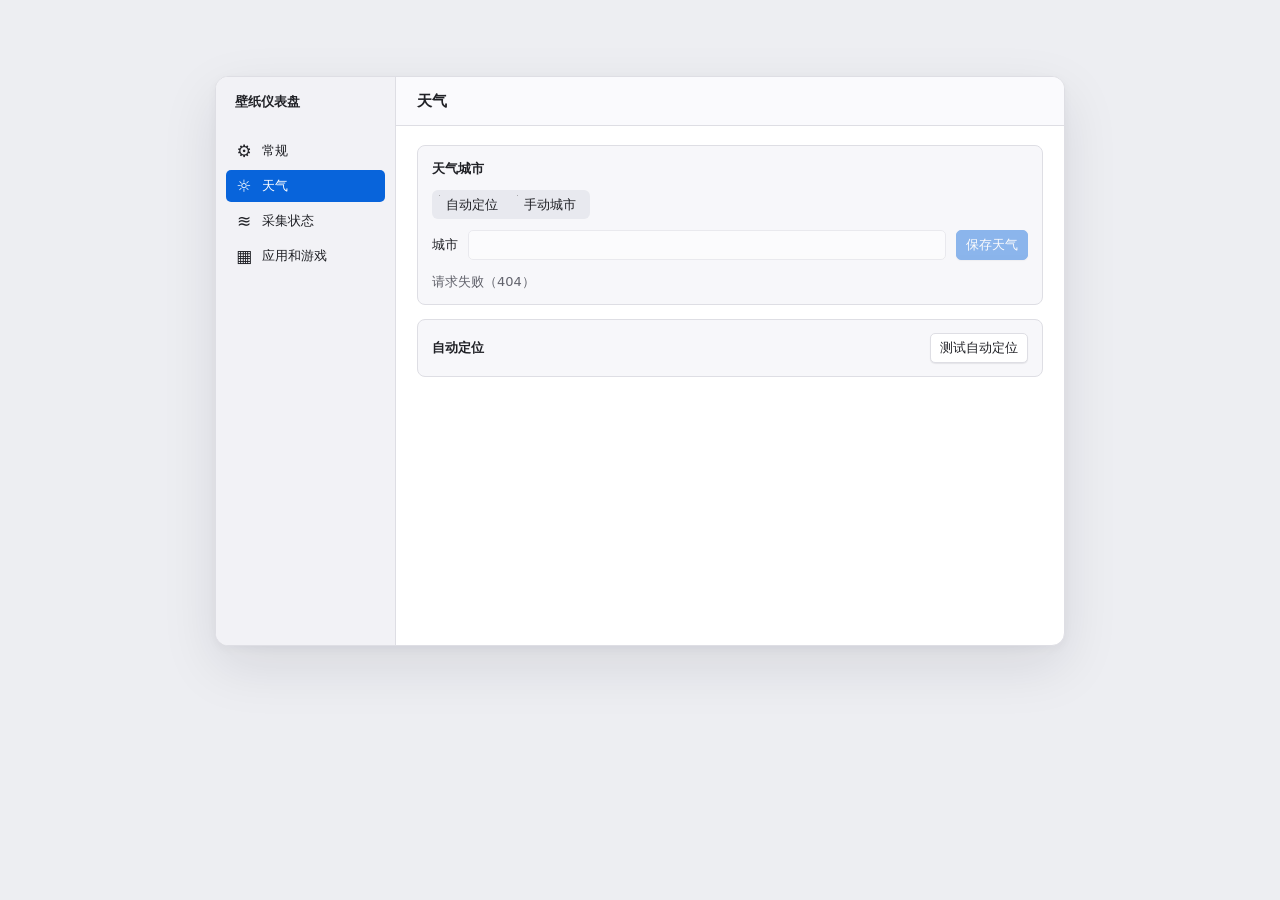
==== ui/shortcut-settings.html @ f82566e7 "refactor(dashboard): flatten project layout and isolate weather updates Build from the repository ro" ====
<!doctype html>
<html lang="zh-CN">
<meta charset="utf-8">
<meta name="viewport" content="width=device-width,initial-scale=1">
<title>壁纸仪表盘设置</title>
<script>if (window.wallpaperDashboardDesktop) document.documentElement.classList.add("desktop-window");</script>
<style>
:root {
  color-scheme: light dark;
  font: 13px/1.5 Inter, system-ui, "Microsoft YaHei UI", sans-serif;
  color: #202126;
  background: #edeef2;
  --muted: #62636c;
  --line: #dedee4;
  --accent: #0864db;
  --accent-hover: #0956bd;
  --surface: #fff;
  --sidebar: #f2f2f6;
  --toolbar: #fafafd;
  --group: #f7f7fa;
  --hover: #e8e9ef;
  --good-text: #226443;
  --good-bg: #e5f3eb;
}
* { box-sizing: border-box; }
[hidden] { display: none !important; }
body { margin: 0; padding: clamp(18px, 6vw, 76px) 20px; }
.shell { display: grid; grid-template-columns: 180px minmax(0, 1fr); width: min(100%, 850px); min-height: min(570px, calc(100vh - 40px)); margin: auto; border: 1px solid var(--line); border-radius: 13px; overflow: hidden; background: var(--surface); box-shadow: 0 20px 55px #1617281a, 0 3px 10px #1617280a; }
.sidebar { background: var(--sidebar); border-right: 1px solid var(--line); padding: 0 10px 16px; }
.brand { display: flex; align-items: center; min-height: 49px; margin: 0 9px 9px; color: inherit; font-weight: 650; }
nav { display: grid; gap: 3px; }
nav a { display: flex; align-items: center; gap: 9px; min-height: 32px; color: inherit; padding: 5px 9px; border-radius: 5px; text-decoration: none; }
nav a:hover { background: var(--hover); }
nav a[aria-current="page"] { color: #fff; background: var(--accent); }
.nav-icon { display: inline-grid; width: 18px; text-align: center; font-size: 17px; line-height: 1; }
main { min-width: 0; }
h1, h2, p { margin: 0; }
h1 { font-size: 15px; font-weight: 650; }
h2 { font-size: 13px; font-weight: 650; }
p, .count { color: var(--muted); }
.page-heading { display: flex; align-items: center; min-height: 49px; padding: 7px 21px; border-bottom: 1px solid var(--line); background: var(--toolbar); }
.panel-body { padding: 19px 21px 24px; }
.section-heading, .toolbar, .actions { display: flex; align-items: center; flex-wrap: wrap; gap: 10px; }
.section-heading { justify-content: space-between; }
.card { background: var(--group); border: 1px solid var(--line); border-radius: 8px; padding: 13px 14px; }
.card + .card { margin-top: 14px; }
.toolbar > input { flex: 1; min-width: 0; }
button, select, input:not([type="radio"]) { min-height: 29px; font: inherit; color: inherit; border: 1px solid var(--line); background: var(--surface); padding: 4px 9px; border-radius: 5px; }
button { cursor: pointer; box-shadow: 0 1px 1px #15162114; }
button:disabled { opacity: .45; cursor: default; }
button:hover:not(:disabled) { background: var(--hover); }
button.primary { background: var(--accent); border-color: var(--accent); color: #fff; }
button.primary:hover:not(:disabled) { background: var(--accent-hover); }
:focus-visible { outline: 2px solid var(--accent); outline-offset: 3px; }
fieldset { display: inline-flex; gap: 2px; position: relative; border: 0; border-radius: 6px; background: var(--hover); margin: 11px 0; padding: 2px; }
fieldset label { position: relative; display: block; cursor: pointer; }
fieldset label span { display: block; padding: 3px 12px; border-radius: 5px; }
fieldset label:has(:checked) span { background: var(--surface); box-shadow: 0 1px 3px #16172828; }
input[type="radio"] { position: absolute; width: 1px; height: 1px; opacity: 0; }
input[type="radio"]:focus-visible + span { outline: 2px solid var(--accent); outline-offset: 1px; }
input:disabled { opacity: .54; }
#weather-result, #weather-status { margin-top: 12px; }
#weather-result { padding-top: 9px; border-top: 1px solid var(--line); overflow-wrap: anywhere; }
#collection-status { color: var(--muted); }
#sources { padding: 0 16px; }
.backend + .backend { border-top: 1px solid var(--line); }
.backend summary { cursor: pointer; padding: 9px 0; }
.backend summary::marker { color: var(--muted); }
.backend p { margin: 0 0 8px; overflow-wrap: anywhere; }
.badge { display: inline-block; margin-left: 8px; font-size: 11px; padding: 1px 7px; color: var(--muted); border-radius: 20px; background: var(--hover); }
.badge[data-state=available] { color: var(--good-text); background: var(--good-bg); }
.readings { display: grid; grid-template-columns: minmax(0, 1fr) auto; gap: 4px 16px; margin: 5px 0 14px; }
.readings dt { color: var(--muted); overflow-wrap: anywhere; }
.readings dd { margin: 0; text-align: right; font-variant-numeric: tabular-nums; }
.rows { margin-top: 14px; display: grid; grid-template-columns: repeat(2, minmax(0, 1fr)); gap: 14px; }
.rows .card { margin: 0; }
.rows p, #status { margin-top: 10px; }
.overview { display: grid; grid-template-columns: repeat(2,minmax(0,1fr)); gap: 10px; }
.metric-card { min-width: 0; margin: 0 !important; }
.metric-value { display: block; margin: 4px 0; font-size: 23px; line-height: 1.25; font-weight: 650; font-variant-numeric: tabular-nums; }
.metric-value:empty { display: none; }
.metric-label { color: var(--muted); overflow-wrap: anywhere; }
.metric-list { margin: 7px 0 0; }
.metric-list dd { white-space: nowrap; }
.diagnostics { margin-top: 12px; }
.diagnostics > summary { cursor: pointer; padding: 9px 0; font-weight: 650; }
.shortcut-lanes { margin-top: 0; }
.shortcut-lanes ol { margin-top: 9px; }
.shortcut-lanes ol { padding: 0; list-style: none; }
.shortcut-entry { display: grid; grid-template-columns: 32px minmax(0, 1fr) auto; align-items: center; gap: 8px; min-height: 48px; }
.shortcut-entry img { width: 32px; height: 32px; margin: 0; object-fit: contain; }
.shortcut-entry > span { overflow-wrap: anywhere; }
.shortcut-mark { display: grid; place-items: center; width: 32px; height: 32px; border-radius: 7px; color: var(--muted); background: var(--hover); }
.entry-menu { position: relative; }
.entry-menu summary { list-style: none; cursor: pointer; border-radius: 5px; padding: 3px 8px; font-size: 16px; line-height: 1.3; }
.entry-menu summary:hover, .entry-menu[open] summary { background: var(--hover); }
.entry-menu .actions { position: absolute; right: 0; top: 100%; display: grid; gap: 1px; min-width: 128px; max-height: 140px; overflow: auto; z-index: 2; padding: 4px; border: 1px solid var(--line); border-radius: 7px; background: var(--surface); box-shadow: 0 5px 18px #0003; }
.entry-menu .actions button { padding: 4px 8px; border: 0; text-align: left; box-shadow: none; }
.shortcut-lanes ol:empty { display: none; }
.lane-empty { display: grid; place-content: center; min-height: 84px; text-align: center; }
.lane-empty p { margin: 0; }
dialog { width: min(520px, calc(100% - 28px)); max-height: calc(100% - 26px); padding: 0; color: inherit; background: var(--surface); border: 1px solid var(--line); border-radius: 11px; box-shadow: 0 15px 45px #0005; }
dialog::backdrop { background: #0006; }
.picker-results { max-height: min(260px,35vh); overflow: auto; margin-top: 10px; border-top: 1px solid var(--line); }
.picker-item { display: grid; grid-template-columns: minmax(0,1fr) auto auto; align-items: center; gap: 10px; padding: 7px 0; border-bottom: 1px solid var(--line); }
.picker-item span:first-child { overflow-wrap: anywhere; }
.picker-item small { color: var(--muted); }
ol { padding-left: 1.3rem; margin: 0; }
li { padding: 9px 0; border-top: 1px solid var(--line); }
li img { width: 30px; height: 30px; vertical-align: middle; margin-right: 6px; border-radius: 7px; }
li .actions { margin-top: 6px; }
li button { min-height: 30px; padding: 3px 7px; font-size: 12px; }
.count { font-size: 12px; font-weight: 400; }
@media (max-width: 700px) {
  body { padding: 0; background: var(--surface); }
  .shell { grid-template-columns: 1fr; }
  .shell { border: 0; border-radius: 0; box-shadow: none; min-height: 100vh; align-content: start; }
  .sidebar { padding: 0 14px 9px; border-right: 0; border-bottom: 1px solid var(--line); }
  .brand { min-height: 39px; margin: 0 0 3px; }
  nav { display: flex; flex-wrap: wrap; }
  .page-heading, .panel-body { padding-inline: 14px; }
  .rows { grid-template-columns: 1fr; }
}
@media (max-width: 475px) { .overview { grid-template-columns: 1fr; } }
@media (prefers-color-scheme: dark) {
  :root { color: #ececf0; background: #222329; --muted: #b5b5bf; --line: #44454d; --surface: #292a30; --sidebar: #33343b; --toolbar: #303137; --group: #303137; --hover: #41424a; --good-text: #b3e6cb; --good-bg: #2d4e40; }
}
.desktop-window body { padding: 0; background: var(--surface); }
.desktop-window .shell { width: 100%; height: 100vh; min-height: 0; border: 0; border-radius: 0; box-shadow: none; }
.desktop-window main { overflow: auto; }
.desktop-window .page-heading { position: sticky; top: 0; z-index: 1; }
@media (max-width: 700px) {
  .desktop-window .shell { grid-template-rows: auto minmax(0, 1fr); align-content: stretch; }
}
</style>
<div class="shell">
<aside class="sidebar"><p class="brand">壁纸仪表盘</p><nav aria-label="设置导航"><a href="#general"><span class="nav-icon" aria-hidden="true">⚙</span>常规</a><a href="#weather"><span class="nav-icon" aria-hidden="true">☼</span>天气</a><a href="#collection"><span class="nav-icon" aria-hidden="true">≋</span>采集状态</a><a href="#shortcuts"><span class="nav-icon" aria-hidden="true">▦</span>应用和游戏</a></nav></aside>
<main>
<section id="general">
  <header class="page-heading"><h1>常规</h1></header>
  <div class="panel-body"><div class="card">
    <label><input id="startup-enabled" type="checkbox" disabled> 登录 Windows 时启动采集器</label>
    <p id="startup-status" role="status">正在读取自启设置…</p>
  </div></div>
</section>
<section id="weather">
  <header class="page-heading"><h1>天气</h1></header>
  <div class="panel-body">
  <form class="card" id="weather-form">
    <h2>天气城市</h2>
    <fieldset id="weather-mode" aria-label="天气城市来源" disabled>
      <label><input type="radio" name="mode" value="auto" id="weather-auto"><span>自动定位</span></label>
      <label><input type="radio" name="mode" value="manual" id="weather-manual"><span>手动城市</span></label>
    </fieldset>
    <div class="toolbar"><label for="city">城市</label><input id="city" maxlength="100" required disabled><button class="primary" id="save-weather" disabled>保存天气</button></div>
    <p id="weather-status" role="status">正在读取天气设置…</p>
  </form>
  <div class="card">
    <div class="section-heading"><h2>自动定位</h2><button id="test-location" type="button">测试自动定位</button></div>
    <p id="weather-result" role="status" hidden></p>
  </div>
  </div>
</section>
<section id="collection">
  <header class="page-heading section-heading"><h1>采集状态</h1><span id="collection-status" role="status">正在读取…</span></header>
  <div class="panel-body">
    <div class="overview" id="overview" aria-label="实时读数"></div>
    <details class="diagnostics" id="diagnostics"><summary>采集来源与诊断</summary><div class="card" id="sources"></div></details>
  </div>
</section>
<section id="shortcuts">
  <header class="page-heading section-heading"><h1>应用和游戏</h1><button class="primary" id="save" disabled>保存布局</button></header>
  <div class="panel-body">
  <div class="rows shortcut-lanes">
    <section class="card"><div class="section-heading"><h2>应用栏 <span class="count" id="apps-count"></span></h2><button id="choose-apps" disabled>固定应用</button></div><ol id="apps"></ol><div class="lane-empty" id="apps-empty"><p>没有固定应用</p></div><h2 style="margin-top:10px">最近启动</h2><p id="recent-app-list">暂无记录</p></section>
    <section class="card"><div class="section-heading"><h2>游戏栏 <span class="count" id="games-count"></span></h2><button id="choose-games" disabled>固定游戏</button></div><ol id="games"></ol><div class="lane-empty" id="games-empty"><p>没有固定游戏</p></div><p>空位显示最近玩的 Steam 游戏</p></section>
  </div>
  <p id="status" role="status">正在读取快捷方式…</p>
  <input id="icon" type="file" accept="image/*" hidden>
  <dialog id="shortcut-picker" aria-labelledby="picker-title">
    <header class="page-heading section-heading"><h2 id="picker-title"></h2><form method="dialog"><button>关闭</button></form></header>
    <div class="panel-body">
      <div class="toolbar"><input id="search" type="search" placeholder="搜索名称" aria-label="搜索快捷方式" autofocus>
      <select id="source" aria-label="快捷方式来源"><option value="">全部来源</option><option>Windows</option><option>Steam</option></select></div>
      <div class="picker-results" id="candidates"></div><p id="picker-empty" hidden>没有匹配的快捷方式</p>
    </div>
  </dialog>
  </div>
</section>
</main>
</div>
<script>
"use strict";
const $ = id => document.getElementById(id);
const panels = ["general", "weather", "collection", "shortcuts"];
function showPanel() {
  const target = location.hash.slice(1);
  const selected = panels.includes(target) ? target : location.pathname === "/shortcuts" ? "shortcuts" : "weather";
  for (const panel of panels) {
    $(panel).hidden = panel !== selected;
    const link = document.querySelector(`nav a[href="#${panel}"]`);
    if (panel === selected) link.setAttribute("aria-current", "page");
    else link.removeAttribute("aria-current");
  }
}
window.addEventListener("hashchange", showPanel);
showPanel();
async function jsonRequest(path, options) {
  const response = await fetch(path, {cache:"no-store", ...options});
  const body = await response.json().catch(() => null);
  if (!response.ok || !body) throw new Error(body?.error || `请求失败（${response.status}）`);
  return body;
}

const showStartup = enabled => {
  $("startup-enabled").checked = enabled;
  $("startup-status").textContent = enabled ? "已启用，下一次登录时从托盘启动。" : "当前未启用。";
};
jsonRequest("/settings/startup").then(({enabled}) => {
  showStartup(enabled);
  $("startup-enabled").disabled = false;
}).catch(error => { $("startup-status").textContent = error.message; });
$("startup-enabled").onchange = async event => {
  const control = event.currentTarget;
  const enabled = control.checked;
  control.disabled = true;
  try {
    const result = await jsonRequest("/settings/startup", {method:"POST", headers:{"Content-Type":"application/json"}, body:JSON.stringify({enabled})});
    showStartup(result.enabled);
  } catch (error) {
    control.checked = !enabled;
    $("startup-status").textContent = error.message;
  } finally { control.disabled = false; }
};

const showWeather = data => {
  $("city").value = data.city;
  $("weather-auto").checked = !data.city;
  $("weather-manual").checked = !!data.city;
  $("city").disabled = !data.city;
  $("weather-status").textContent = data.city ? `壁纸正在使用 ${data.city}` : "壁纸正在使用自动定位";
};
$("weather-mode").onchange = () => { $("city").disabled = $("weather-auto").checked; };
$("weather-form").onsubmit = async event => {
  event.preventDefault();
  $("save-weather").disabled = true;
  try {
    const city = $("weather-auto").checked ? "" : $("city").value.trim();
    if ($("weather-manual").checked && !city) throw new Error("请输入城市名称");
    showWeather(await jsonRequest("/settings/weather", {method:"POST", headers:{"Content-Type":"application/json"}, body:JSON.stringify({city})}));
  } catch (error) { $("weather-status").textContent = error.message; }
  finally { $("save-weather").disabled = false; }
};
jsonRequest("/settings/weather").then(data => {
  showWeather(data);
  $("weather-mode").disabled = false;
  $("save-weather").disabled = false;
}).catch(error => { $("weather-status").textContent = error.message; });

$("test-location").onclick = async () => {
  const result = $("weather-result");
  $("test-location").disabled = true;
  result.hidden = false;
  result.textContent = "正在直连测试…";
  try {
    const location = await jsonRequest("/settings/weather/test", {method:"POST"});
    const offset = timeZone => {
      const sample = new Date();
      return new Intl.DateTimeFormat("en", {timeZone, timeZoneName:"longOffset"})
        .formatToParts(sample).find(part => part.type === "timeZoneName")?.value;
    };
    const localZone = Intl.DateTimeFormat().resolvedOptions().timeZone;
    const differs = offset(location.tz_id) !== offset(localZone);
    result.textContent = `${location.city} · ${location.tz_id}。${differs ? `与本机时区 ${localZone} 不符。` : ""}当前天气设置未改变。`;
  } catch (error) { result.textContent = `定位测试失败。${error.message}`; }
  finally { $("test-location").disabled = false; }
};

const sourceNames = {windows:"Windows 系统数据",amd_adlx:"AMD 显卡",amd_ryzen_sdk:"AMD 处理器传感器",msi_center:"MSI 主板风扇",nvidia_nvml:"NVIDIA 显卡",presentmon:"游戏 FPS",windows_battery:"Windows USB 外设",bluetooth_devices:"蓝牙外设",hid_battery:"USB HID 外设电量"};
const stateNames = {available:"正常",permission_denied:"权限不足",unsupported:"不支持",unavailable:"暂无数据"};
function element(tag, content) {
  const node = document.createElement(tag);
  node.textContent = content;
  return node;
}
function metric(device, id) {
  return device?.sensors.find(sensor => sensor.id === id && sensor.status === "available" && Number.isFinite(sensor.value));
}
function metricText(sensor, digits = 0) {
  return sensor ? `${sensor.value.toLocaleString(undefined, {maximumFractionDigits:digits})}${sensor.unit === "%" ? "" : " "}${sensor.unit}`.trim() : "—";
}
function overviewCard(title, subtitle, value, rows) {
  const card = element("section", "");
  card.className = "card metric-card";
  const label = element("p", subtitle);
  label.className = "metric-label";
  const reading = element("strong", value);
  reading.className = "metric-value";
  card.append(element("h2", title), reading, label);
  if (rows.length) {
    const list = element("dl", "");
    list.className = "readings metric-list";
    for (const [name, text, description] of rows) {
      const value = element("dd", description ? "" : text);
      if (description) {
        const icon = value.appendChild(element("span", ""));
        icon.innerHTML = '<svg width="16" height="16" viewBox="0 0 24 24" aria-hidden="true"><path fill="none" stroke="currentColor" stroke-width="2" stroke-linecap="round" stroke-linejoin="round"/></svg>';
        icon.querySelector("path").setAttribute("d", text);
        icon.title = description;
        icon.setAttribute("role", "img");
        icon.setAttribute("aria-label", description);
      }
      list.append(element("dt", name), value);
    }
    card.append(list);
  }
  return card;
}
function renderOverview(backends) {
  const source = id => backends.find(item => item.source === id);
  const devices = (id, kind) => {
    const backend = source(id);
    return backend?.status === "available" ? backend.devices.filter(device => device.kind === kind) : [];
  };
  const cpu = devices("windows", "cpu")[0];
  const cpuSensors = devices("amd_ryzen_sdk", "cpu")[0];
  const gpu = [...devices("amd_adlx", "gpu"), ...devices("nvidia_nvml", "gpu")]
    .sort((a, b) => (metric(b, "memory_total")?.value ?? 0) - (metric(a, "memory_total")?.value ?? 0))[0];
  const frame = devices("presentmon", "frames")[0];
  const fans = (devices("msi_center", "motherboard")[0]?.sensors ?? [])
    .filter(sensor => sensor.status === "available" && sensor.unit === "RPM" && Number.isFinite(sensor.value)
      && (sensor.value > 0 || sensor.seen_spinning === true));
  const batteries = [...devices("windows_battery", "battery"), ...devices("bluetooth_devices", "battery"), ...devices("hid_battery", "battery")]
    .filter(device => metric(device, "charge"));
  const connections = new Map([
    ["usb", ["M8 3v5m8-5v5M6 8h12v3a6 6 0 0 1-12 0V8Zm6 9v4", "USB 设备在线"]],
    ["usb_interface", ["M8 3v5m8-5v5M6 8h12v3a6 6 0 0 1-12 0V8Zm6 9v4", "USB 接口在线。通过接收器连接时，手柄本体的无线状态未知。"]],
    ["usb_receiver", ["M9 11V4h6v7M8 11h8a2 2 0 0 1 2 2v5a2 2 0 0 1-2 2H8a2 2 0 0 1-2-2v-5a2 2 0 0 1 2-2Zm3-4h2m-2 9h2", "USB 接收器在线，外设本体连接状态未知。"]],
    ["bluetooth", ["m7 7 10 10-5 5V2l5 5L7 17", "蓝牙已连接"]],
  ]);
  const connected = [...devices("windows_battery", "gamepad"), ...devices("windows_battery", "peripheral"), ...devices("bluetooth_devices", "peripheral")]
    .filter(device => connections.has(device.connection))
    .map(device => [device.name, ...connections.get(device.connection)]);
  const headings = [
    overviewCard("处理器", cpu?.name || "暂无处理器读数", metricText(metric(cpu, "usage")), [["封装温度", metricText(metric(cpuSensors, "temperature"))], ["封装功耗", metricText(metric(cpuSensors, "socket_power"))]]),
    overviewCard("显卡", gpu?.name || "暂无显卡读数", metricText(metric(gpu, "usage")), [["核心温度", metricText(metric(gpu, "core_temperature"))], ["显存温度", metricText(metric(gpu, "memory_temperature"))]]),
    overviewCard("游戏 FPS", frame?.name || "等待前台游戏", frame ? metricText(metric(frame, "fps"), 1) : "", frame ? [["1% low", metricText(metric(frame, "fps_1_percent_low"), 1)]] : []),
    overviewCard("设备 & 电量", batteries.length || connected.length ? "" : "暂无设备读数", "", [...batteries.map(device => [device.name, metricText(metric(device, "charge"))]), ...connected]),
    overviewCard("主板风扇", fans.length ? "" : "暂无风扇读数", "", fans.map(sensor => [sensor.label, metricText(sensor)])),
    overviewCard("内存", "", metricText(metric(devices("windows", "memory")[0], "usage")), []),
  ];
  $("overview").replaceChildren(...headings);
}
function renderDiagnostics(backends) {
    if (!$("diagnostics").open) return;
    const focused = document.activeElement.closest(".backend")?.dataset.source;
    const open = new Set(Array.from($("sources").querySelectorAll("details[open]"), node => node.dataset.source));
    $("sources").replaceChildren(...backends.map(source => {
      const item = element("details", "");
      item.className = "backend";
      item.dataset.source = source.source;
      item.open = open.has(source.source);
      const heading = element("summary", sourceNames[source.source] || source.source);
      const status = source.sample_duration_ms == null ? "待采样" : source.last_error ? "使用上次读数"
        : source.source === "presentmon" && source.status !== "available" ? "等待前台游戏"
        : source.status === "available" && !source.devices.length ? "暂无设备读数" : stateNames[source.status] || source.status;
      const badge = element("span", status);
      badge.className = "badge";
      badge.dataset.state = source.status;
      heading.append(badge);
      if (source.source === "presentmon" && source.devices[0]) heading.append(element("span", ` · ${source.devices[0].name}`));
      item.append(heading);
      if (source.detail || source.last_error) item.append(element("p", source.last_error?.detail || source.detail));
      if (source.sample_duration_ms != null) item.append(element("p", `读数时间 ${new Date(source.sampled_at_unix_ms).toLocaleTimeString()} · 耗时 ${source.sample_duration_ms} ms`));
      for (const device of item.open ? source.devices : []) {
        item.append(element("strong", device.name));
        const readings = element("dl", "");
        readings.className = "readings";
        for (const sensor of device.sensors) {
          const value = Number.isFinite(sensor.value) ? `${sensor.value.toLocaleString(undefined,{maximumFractionDigits:2})} ${sensor.unit}`.trim() : stateNames[sensor.status] || sensor.status;
          const row = element("dd", value);
          if (sensor.detail) row.title = sensor.detail;
          readings.append(element("dt", sensor.label), row);
        }
        item.append(readings);
      }
      return item;
    }));
    if (focused) Array.from($("sources").children).find(item => item.dataset.source === focused)?.querySelector("summary").focus({preventScroll:true});
}
let collectionData;
$("diagnostics").addEventListener("toggle", () => {
  if (collectionData) renderDiagnostics(collectionData);
});
$("sources").addEventListener("click", event => {
  if (event.target.closest("summary")) {
    // The native details toggle runs after the click handler.
    const detail = event.target.closest("details");
    detail.addEventListener("toggle", () => {
      if (detail.open && collectionData) renderDiagnostics(collectionData);
    }, {once:true});
  }
});
async function refreshCollection() {
  try {
    if ($("collection").hidden || document.hidden) return;
    const snapshot = await jsonRequest("/snapshots");
    collectionData = snapshot.backends;
    renderOverview(collectionData);
    renderDiagnostics(collectionData);
    $("collection-status").textContent = "已连接";
  } catch {
    $("collection-status").textContent = "暂时无法读取采集状态";
    collectionData = undefined;
    $("overview").replaceChildren();
    $("sources").replaceChildren();
  }
  finally { setTimeout(refreshCollection, 1000); }
}
refreshCollection();

const limits = { apps: 11, games: 7 };
let entries = [];
let catalog = new Map();
let layout = { apps: [], games: [] };
let activeIcon;
let loaded = false;
let saving = false;
let pickerRow;
let dirty = false;
function showRecentApps(ids) {
  const pinned = new Set(layout.apps.map(item => item.id));
  const names = ids.filter(id => !pinned.has(id)).map(id => catalog.get(id)?.name).filter(Boolean);
  $("recent-app-list").textContent = names.join("、") || "暂无可补位的应用";
}
async function refreshRecentApps() {
  try {
    if (loaded && !$("shortcuts").hidden && !document.hidden) showRecentApps(await jsonRequest("/shortcuts/recent-apps"));
  } catch { $("recent-app-list").textContent = "暂时无法读取最近应用"; }
  finally { setTimeout(refreshRecentApps, 3000); }
}
refreshRecentApps();
const status = value => { $("status").textContent = value; };
function renderCatalog() {
  const query = $("search").value.trim().toLocaleLowerCase();
  const source = $("source").value;
  const bound = new Set(layout[pickerRow].map(item => item.id));
  const kind = pickerRow === "apps" ? "app" : "game";
  const choices = entries.filter(item => item.kind === kind && !bound.has(item.id) && (!source || item.source === source) && item.name.toLocaleLowerCase().includes(query));
  $("candidates").replaceChildren(...choices.map(item => {
    const row = element("div", "");
    row.className = "picker-item";
    const addButton = button("添加", () => add(pickerRow, item.id));
    addButton.setAttribute("aria-label", `添加 ${item.name}`);
    row.append(element("span", item.name), element("small", item.source), addButton);
    return row;
  }));
  $("picker-empty").hidden = choices.length > 0;
  $("candidates").scrollTop = 0;
}
function openPicker(row) {
  pickerRow = row;
  $("picker-title").textContent = row === "apps" ? "添加到应用栏" : "添加到游戏栏";
  $("search").value = "";
  $("source").value = "";
  $("source").hidden = row === "games";
  renderCatalog();
  $("shortcut-picker").showModal();
}
function button(label, handler, disabled = false) {
  const element = document.createElement("button");
  element.type = "button";
  element.textContent = label;
  element.disabled = disabled || saving;
  element.addEventListener("click", handler);
  return element;
}
function move(row, index, offset) {
  const items = layout[row];
  const destination = index + offset;
  if (destination < 0 || destination >= items.length) return;
  [items[index], items[destination]] = [items[destination], items[index]];
  changed();
}
function changed() { dirty = true; renderRows(); status("布局尚未保存"); }
function renderRows() {
  for (const row of Object.keys(limits)) {
    $("choose-" + row).disabled = !loaded || saving || layout[row].length >= limits[row];
    $(row + "-count").textContent = layout[row].length + " / " + limits[row];
    $(row + "-empty").hidden = layout[row].length > 0;
    $(row).replaceChildren(...layout[row].map((entry, index) => {
      const li = document.createElement("li");
      li.className = "shortcut-entry";
      const name = catalog.get(entry.id)?.name ?? "原快捷方式已移除";
      if (entry.icon) {
        const icon = document.createElement("img");
        icon.alt = "";
        icon.src = entry.icon;
        li.append(icon);
      } else {
        const mark = element("span", name.slice(0, 1));
        mark.className = "shortcut-mark";
        mark.setAttribute("aria-hidden", "true");
        li.append(mark);
      }
      li.append(element("span", name));
      const menu = element("details", "");
      menu.className = "entry-menu";
      const summary = element("summary", "⋯");
      summary.setAttribute("aria-label", `${name} 的操作`);
      const actions = document.createElement("div");
      actions.className = "actions";
      actions.append(
        button("上移", () => move(row, index, -1), index === 0),
        button("下移", () => move(row, index, 1), index === layout[row].length - 1),
        button("更换图标", () => { activeIcon = entry; $("icon").click(); }),
        button("恢复系统图标", () => refreshIcon(row, entry)),
        button("移除", () => { layout[row].splice(index, 1); changed(); }),
      );
      actions.addEventListener("click", () => { menu.open = false; });
      menu.append(summary, actions);
      li.append(menu);
      return li;
    }));
  }
  $("save").disabled = saving || !loaded || !dirty;
}
function add(row, id) {
  if (!catalog.has(id) || layout[row].length >= limits[row] || layout[row].some(item => item.id === id)) return;
  const entry = {id};
  layout[row].push(entry);
  $("shortcut-picker").close();
  changed();
  refreshIcon(row, entry, true);
}
async function refreshIcon(row, entry, initial = false) {
  if (entry.id.startsWith("steam:") && row === "games") {
    if (entry.icon) { delete entry.icon; changed(); }
    return;
  }
  const previous = entry.icon;
  try {
    const response = await fetch("/shortcuts/icon/" + entry.id);
    if (!response.ok) throw new Error("找不到系统图标");
    const icon = await pngIcon(await response.blob());
    if (!saving && layout[row].includes(entry) && entry.icon === previous) {
      entry.icon = icon;
      changed();
    }
  } catch (error) { if (!initial) status(error.message); }
}
$("choose-apps").onclick = () => openPicker("apps");
$("choose-games").onclick = () => openPicker("games");
$("search").oninput = renderCatalog;
$("source").onchange = renderCatalog;
async function pngIcon(file) {
  const bitmap = await createImageBitmap(file);
  try {
    const canvas = document.createElement("canvas");
    canvas.width = canvas.height = Math.min(256, Math.max(bitmap.width, bitmap.height));
    const scale = canvas.width / Math.max(bitmap.width, bitmap.height);
    const x = bitmap.width * scale, y = bitmap.height * scale;
    const ctx = canvas.getContext("2d");
    ctx.imageSmoothingQuality = "high";
    ctx.drawImage(bitmap, (canvas.width-x)/2, (canvas.height-y)/2, x, y);
    const png = canvas.toDataURL("image/png");
    if (png.length > 384 * 1024) throw new Error("图标过大");
    return png;
  } finally { bitmap.close(); }
}
$("icon").onchange = async () => {
  const file = $("icon").files[0];
  const entry = activeIcon;
  $("icon").value = "";
  if (!entry || !file) return;
  if (file.size > 8 * 1024 * 1024) { status("请选择 8 MB 以内的图片"); return; }
  try {
    const icon = await pngIcon(file);
    if (!saving && Object.values(layout).some(row => row.includes(entry))) {
      entry.icon = icon;
      changed();
    }
  } catch { status("无法读取这张图标图片"); }
};
$("save").onclick = async () => {
  if (!loaded || saving) return;
  saving = true;
  renderRows();
  try {
    const filtered = Object.fromEntries(Object.keys(limits).map(row => [row, layout[row].filter(entry => catalog.has(entry.id))]));
    const response = await fetch("/shortcuts/catalog", { method:"POST", headers:{"Content-Type":"application/json"}, body:JSON.stringify(filtered) });
    const result = await response.json();
    if (!response.ok) throw new Error(result.error);
    layout = filtered;
    dirty = false;
    status("已保存，壁纸将在几秒内更新。");
  } catch (error) { status("保存失败：" + error.message); }
  finally { saving = false; renderRows(); }
};
fetch("/shortcuts/catalog").then(async response => {
  const result = await response.json();
  if (!response.ok) throw new Error(result.error);
  entries = result.catalog;
  catalog = new Map(entries.map(item => [item.id, item]));
  layout = result.layout;
  loaded = true;
  renderRows();
  showRecentApps(result.recent_apps ?? []);
  status("可选择 " + entries.length + " 个快捷方式");
}).catch(error => status("读取失败：" + error.message));
</script>
</html>
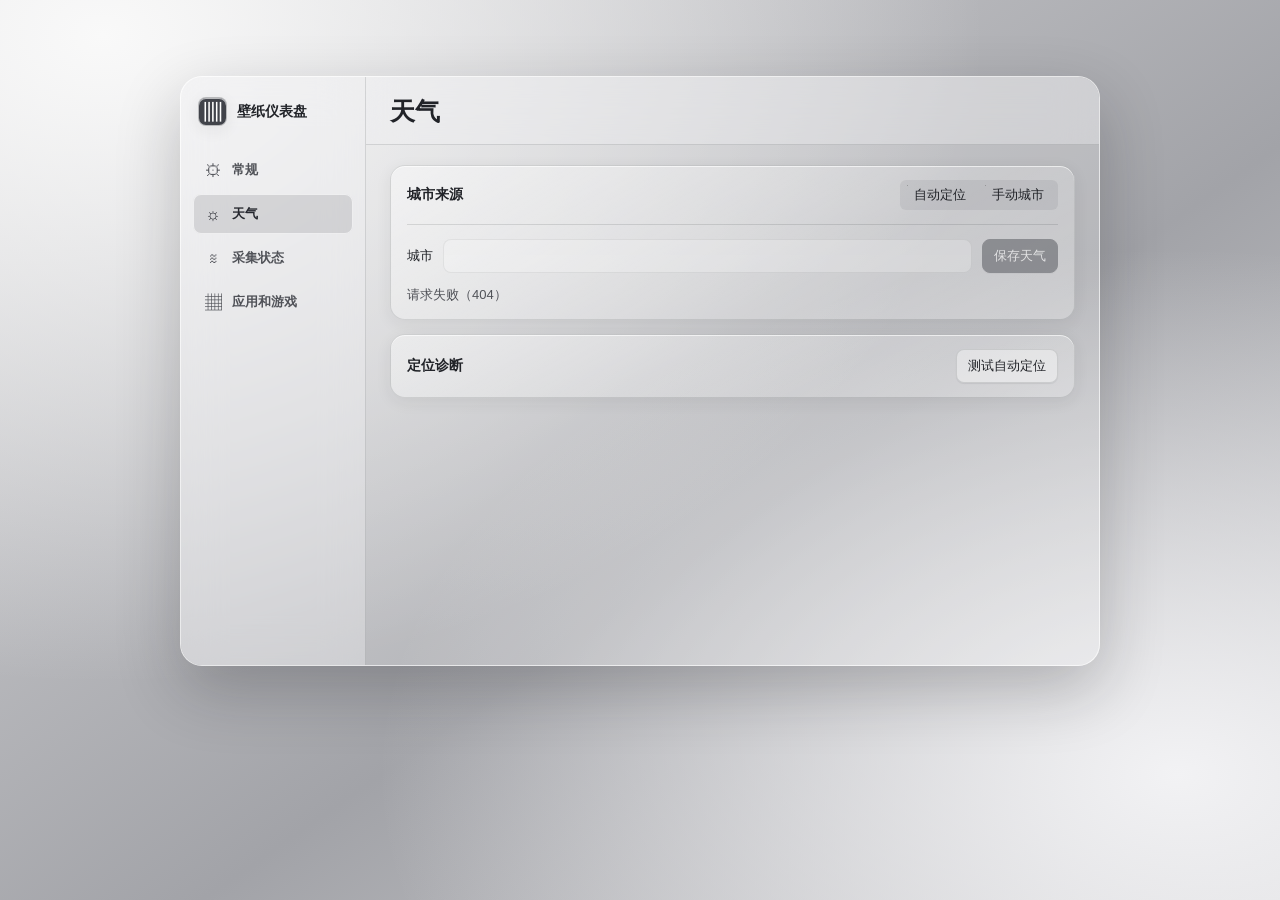
==== commit a9b8149f: "feat(settings): redesign the dashboard settings interface Apply a frosted gray theme and align live " ====
--- a/ui/shortcut-settings.html
+++ b/ui/shortcut-settings.html
@@ -7,49 +7,62 @@
 <style>
 :root {
   color-scheme: light dark;
-  font: 13px/1.5 Inter, system-ui, "Microsoft YaHei UI", sans-serif;
-  color: #202126;
-  background: #edeef2;
-  --muted: #62636c;
-  --line: #dedee4;
-  --accent: #0864db;
-  --accent-hover: #0956bd;
-  --surface: #fff;
-  --sidebar: #f2f2f6;
-  --toolbar: #fafafd;
-  --group: #f7f7fa;
-  --hover: #e8e9ef;
-  --good-text: #226443;
-  --good-bg: #e5f3eb;
+  font: 13px/1.55 "Segoe UI", "Microsoft YaHei UI", sans-serif;
+  color: #212328;
+  background: #c7c7ca;
+  --wallpaper: radial-gradient(ellipse at 8% 4%, #f9f9f9 0%, transparent 53%),
+    radial-gradient(ellipse at 92% 86%, #f2f2f4 0%, transparent 48%),
+    linear-gradient(145deg, #d8d8da, #a2a3a8 58%, #d1d1d3);
+  --muted: #505258;
+  --line: #24262b22;
+  --rim: #ffffffa0;
+  --accent: #41434a;
+  --accent-hover: #31333a;
+  --accent-ink: #fff;
+  --accent-soft: #282a3320;
+  --accent-text: #25272e;
+  --surface: #e9e9ec;
+  --control: #ffffff68;
+  --sidebar: #f2f2f45c;
+  --canvas: #f4f4f53c;
+  --group: linear-gradient(152deg, #ffffff6e, #ffffff36 64%, #ffffff46);
+  --hover: #26283214;
+  --meter-fill: linear-gradient(90deg, #4a4c55, #858892);
+  --good-text: #156442;
+  --good-bg: #e3f5eb;
+  --warning-text: #795218;
+  --warning-bg: #fff3d9;
+  --shadow: inset 0 1px 0 var(--rim), 0 4px 16px #25253012;
 }
 * { box-sizing: border-box; }
 [hidden] { display: none !important; }
-body { margin: 0; padding: clamp(18px, 6vw, 76px) 20px; }
-.shell { display: grid; grid-template-columns: 180px minmax(0, 1fr); width: min(100%, 850px); min-height: min(570px, calc(100vh - 40px)); margin: auto; border: 1px solid var(--line); border-radius: 13px; overflow: hidden; background: var(--surface); box-shadow: 0 20px 55px #1617281a, 0 3px 10px #1617280a; }
-.sidebar { background: var(--sidebar); border-right: 1px solid var(--line); padding: 0 10px 16px; }
-.brand { display: flex; align-items: center; min-height: 49px; margin: 0 9px 9px; color: inherit; font-weight: 650; }
-nav { display: grid; gap: 3px; }
-nav a { display: flex; align-items: center; gap: 9px; min-height: 32px; color: inherit; padding: 5px 9px; border-radius: 5px; text-decoration: none; }
+body { margin: 0; min-height: 100vh; padding: clamp(18px, 6vw, 76px) 20px; background: var(--wallpaper) fixed; }
+.shell { display: grid; grid-template-columns: 185px minmax(0, 1fr); width: min(100%, 920px); min-height: min(590px, calc(100vh - 40px)); margin: auto; border: 1px solid var(--rim); border-radius: 22px; overflow: hidden; background: var(--canvas); box-shadow: 0 24px 64px #1515193d; }
+.sidebar { background: var(--sidebar); border-right: 1px solid var(--line); padding: 20px 12px; backdrop-filter: blur(20px); }
+.brand { display: flex; align-items: center; gap: 10px; margin: 0 5px 24px; color: inherit; font-size: 14px; font-weight: 700; white-space: nowrap; }
+.brand-mark { display: grid; place-items: center; flex: 0 0 29px; height: 29px; border: 1px solid var(--rim); border-radius: 8px; color: var(--accent-ink); background: var(--accent); box-shadow: var(--shadow); font-size: 19px; }
+nav { display: grid; gap: 4px; }
+nav a { display: flex; align-items: center; gap: 8px; min-height: 40px; color: var(--muted); padding: 5px 9px; border-radius: 8px; text-decoration: none; font-weight: 600; }
 nav a:hover { background: var(--hover); }
-nav a[aria-current="page"] { color: #fff; background: var(--accent); }
-.nav-icon { display: inline-grid; width: 18px; text-align: center; font-size: 17px; line-height: 1; }
+nav a[aria-current="page"] { color: var(--accent-text); background: var(--accent-soft); box-shadow: inset 0 0 0 1px var(--rim); }
+.nav-icon { display: grid; place-items: center; flex: 0 0 22px; height: 22px; font: 17px/1 "Segoe UI Symbol", sans-serif; }
 main { min-width: 0; }
 h1, h2, p { margin: 0; }
-h1 { font-size: 15px; font-weight: 650; }
-h2 { font-size: 13px; font-weight: 650; }
+h1 { font-size: 25px; font-weight: 700; line-height: 1.2; }
+h2 { font-size: 14px; font-weight: 650; }
 p, .count { color: var(--muted); }
-.page-heading { display: flex; align-items: center; min-height: 49px; padding: 7px 21px; border-bottom: 1px solid var(--line); background: var(--toolbar); }
-.panel-body { padding: 19px 21px 24px; }
+.page-heading { display: flex; align-items: center; min-height: 68px; padding: 15px 24px; border-bottom: 1px solid var(--line); background: var(--sidebar); backdrop-filter: blur(22px); }
+.panel-body { padding: 20px 24px 24px; }
 .section-heading, .toolbar, .actions { display: flex; align-items: center; flex-wrap: wrap; gap: 10px; }
 .section-heading { justify-content: space-between; }
-.card { background: var(--group); border: 1px solid var(--line); border-radius: 8px; padding: 13px 14px; }
+.card { background: var(--group); border: 1px solid var(--line); border-radius: 15px; padding: 14px 16px; box-shadow: var(--shadow); }
 .card + .card { margin-top: 14px; }
 .toolbar > input { flex: 1; min-width: 0; }
-button, select, input:not([type="radio"]) { min-height: 29px; font: inherit; color: inherit; border: 1px solid var(--line); background: var(--surface); padding: 4px 9px; border-radius: 5px; }
+button, select, input:not([type="radio"], [type="checkbox"]) { min-height: 34px; font: inherit; color: inherit; border: 1px solid var(--line); background: var(--control); padding: 5px 11px; border-radius: 8px; }
 button { cursor: pointer; box-shadow: 0 1px 1px #15162114; }
 button:disabled { opacity: .45; cursor: default; }
-button:hover:not(:disabled) { background: var(--hover); }
-button.primary { background: var(--accent); border-color: var(--accent); color: #fff; }
+button:hover:not(:disabled) { background: var(--accent-soft); }
+button.primary { background: var(--accent); border-color: var(--accent); color: var(--accent-ink); }
 button.primary:hover:not(:disabled) { background: var(--accent-hover); }
 :focus-visible { outline: 2px solid var(--accent); outline-offset: 3px; }
 fieldset { display: inline-flex; gap: 2px; position: relative; border: 0; border-radius: 6px; background: var(--hover); margin: 11px 0; padding: 2px; }
@@ -59,31 +72,50 @@
 input[type="radio"] { position: absolute; width: 1px; height: 1px; opacity: 0; }
 input[type="radio"]:focus-visible + span { outline: 2px solid var(--accent); outline-offset: 1px; }
 input:disabled { opacity: .54; }
+.setting-row { display: flex; align-items: center; justify-content: space-between; gap: 16px; }
+.setting-row p { margin-top: 3px; }
+#startup-enabled { appearance: none; display: block; flex: 0 0 39px; width: 39px; height: 23px; margin: 0; padding: 3px; border: 0; border-radius: 999px; background: var(--muted); cursor: pointer; }
+#startup-enabled::before { content: ""; display: block; width: 17px; height: 17px; border-radius: 50%; background: white; }
+#startup-enabled:checked { background: var(--accent); }
+#startup-enabled:checked::before { transform: translateX(16px); }
+#startup-enabled:disabled { cursor: default; }
+.weather-mode { min-width: 0; margin: 0; }
+#weather-form .toolbar { margin-top: 14px; padding-top: 14px; border-top: 1px solid var(--line); }
 #weather-result, #weather-status { margin-top: 12px; }
 #weather-result { padding-top: 9px; border-top: 1px solid var(--line); overflow-wrap: anywhere; }
-#collection-status { color: var(--muted); }
-#sources { padding: 0 16px; }
-.backend + .backend { border-top: 1px solid var(--line); }
-.backend summary { cursor: pointer; padding: 9px 0; }
-.backend summary::marker { color: var(--muted); }
-.backend p { margin: 0 0 8px; overflow-wrap: anywhere; }
-.badge { display: inline-block; margin-left: 8px; font-size: 11px; padding: 1px 7px; color: var(--muted); border-radius: 20px; background: var(--hover); }
-.badge[data-state=available] { color: var(--good-text); background: var(--good-bg); }
+#collection-status { display: inline-flex; align-items: center; gap: 6px; padding: 4px 9px; border-radius: 999px; color: var(--muted); background: var(--hover); font-size: 12px; font-weight: 600; }
+#collection-status::before { content: ""; width: 6px; height: 6px; border-radius: 50%; background: currentColor; }
+#collection-status[data-state="connected"] { color: var(--good-text); background: var(--good-bg); }
+#collection-status[data-state="error"] { color: var(--warning-text); background: var(--warning-bg); }
+.collection-notice { margin-bottom: 12px; padding: 8px 12px; border-radius: 8px; color: var(--warning-text); background: var(--warning-bg); }
 .readings { display: grid; grid-template-columns: minmax(0, 1fr) auto; gap: 4px 16px; margin: 5px 0 14px; }
 .readings dt { color: var(--muted); overflow-wrap: anywhere; }
 .readings dd { margin: 0; text-align: right; font-variant-numeric: tabular-nums; }
 .rows { margin-top: 14px; display: grid; grid-template-columns: repeat(2, minmax(0, 1fr)); gap: 14px; }
 .rows .card { margin: 0; }
 .rows p, #status { margin-top: 10px; }
-.overview { display: grid; grid-template-columns: repeat(2,minmax(0,1fr)); gap: 10px; }
-.metric-card { min-width: 0; margin: 0 !important; }
-.metric-value { display: block; margin: 4px 0; font-size: 23px; line-height: 1.25; font-weight: 650; font-variant-numeric: tabular-nums; }
+.overview { display: grid; grid-template-columns: repeat(3,minmax(0,1fr)); gap: 12px; }
+.overview > .metric-card { min-width: 0; margin: 0; backdrop-filter: blur(16px); }
+.metric-group { display: grid; grid-template-columns: repeat(2, minmax(0, 1fr)); gap: 12px; margin-top: 12px; }
+.metric-group > .card { margin: 0; }
+.metric-group > .card:last-child { grid-column: 1 / -1; }
+.metric-heading { display: flex; align-items: baseline; justify-content: space-between; gap: 6px; }
+.metric-value { display: block; font-size: 22px; line-height: 1.2; font-weight: 680; font-variant-numeric: tabular-nums; white-space: nowrap; }
 .metric-value:empty { display: none; }
-.metric-label { color: var(--muted); overflow-wrap: anywhere; }
-.metric-list { margin: 7px 0 0; }
+.metric-label { margin-top: 4px; color: var(--muted); font-size: 12px; overflow-wrap: anywhere; }
+.metric-label:empty { display: none; }
+.overview .metric-label { overflow: hidden; text-overflow: ellipsis; white-space: nowrap; }
+.usage-meter { display: block; width: 100%; height: 6px; margin: 10px 0 2px; appearance: none; }
+.meter-placeholder { border-radius: 6px; background: var(--hover); }
+.usage-meter::-webkit-meter-bar { border: 0; border-radius: 6px; background: var(--hover); }
+.usage-meter::-webkit-meter-optimum-value { border-radius: 6px; background: var(--meter-fill); }
+.metric-list { margin: 9px 0 0; padding-top: 8px; border-top: 1px solid var(--line); }
 .metric-list dd { white-space: nowrap; }
-.diagnostics { margin-top: 12px; }
-.diagnostics > summary { cursor: pointer; padding: 9px 0; font-weight: 650; }
+.disk-usage { margin-top: 9px; padding-top: 8px; border-top: 1px solid var(--line); }
+.disk-usage h3 { margin: 0; color: var(--muted); font-size: 12px; font-weight: 600; }
+.disk-usage ul { display: flex; flex-wrap: wrap; gap: 4px; margin: 4px 0 0; padding: 0; list-style: none; }
+.disk-usage li { padding: 2px 5px; border: 0; border-radius: 5px; background: var(--hover); font-size: 11px; font-variant-numeric: tabular-nums; white-space: nowrap; }
+.disk-usage p { margin-top: 4px; font-size: 12px; }
 .shortcut-lanes { margin-top: 0; }
 .shortcut-lanes ol { margin-top: 9px; }
 .shortcut-lanes ol { padding: 0; list-style: none; }
@@ -97,7 +129,12 @@
 .entry-menu .actions { position: absolute; right: 0; top: 100%; display: grid; gap: 1px; min-width: 128px; max-height: 140px; overflow: auto; z-index: 2; padding: 4px; border: 1px solid var(--line); border-radius: 7px; background: var(--surface); box-shadow: 0 5px 18px #0003; }
 .entry-menu .actions button { padding: 4px 8px; border: 0; text-align: left; box-shadow: none; }
 .shortcut-lanes ol:empty { display: none; }
-.lane-empty { display: grid; place-content: center; min-height: 84px; text-align: center; }
+.lane-empty { display: grid; place-content: center; min-height: 62px; margin-top: 10px; border-radius: 8px; background: var(--canvas); text-align: center; }
+.recent-apps { margin-top: 12px; padding-top: 10px; border-top: 1px solid var(--line); }
+.recent-apps p { margin-top: 6px; }
+.recent-apps ul { display: flex; flex-wrap: wrap; gap: 6px; margin: 8px 0 0; padding: 0; list-style: none; }
+.recent-apps li { max-width: 100%; padding: 3px 8px; border: 1px solid var(--line); border-radius: 7px; background: var(--control); overflow-wrap: anywhere; }
+.picker-count { margin-top: 9px; font-size: 12px; }
 .lane-empty p { margin: 0; }
 dialog { width: min(520px, calc(100% - 28px)); max-height: calc(100% - 26px); padding: 0; color: inherit; background: var(--surface); border: 1px solid var(--line); border-radius: 11px; box-shadow: 0 15px 45px #0005; }
 dialog::backdrop { background: #0006; }
@@ -111,52 +148,91 @@
 li .actions { margin-top: 6px; }
 li button { min-height: 30px; padding: 3px 7px; font-size: 12px; }
 .count { font-size: 12px; font-weight: 400; }
-@media (max-width: 700px) {
-  body { padding: 0; background: var(--surface); }
+@media (max-width: 650px) {
+  body { padding: 0; }
   .shell { grid-template-columns: 1fr; }
   .shell { border: 0; border-radius: 0; box-shadow: none; min-height: 100vh; align-content: start; }
-  .sidebar { padding: 0 14px 9px; border-right: 0; border-bottom: 1px solid var(--line); }
-  .brand { min-height: 39px; margin: 0 0 3px; }
+  .sidebar { padding: 9px 12px; border-right: 0; border-bottom: 1px solid var(--line); }
+  .brand { margin: 0 0 5px; }
   nav { display: flex; flex-wrap: wrap; }
   .page-heading, .panel-body { padding-inline: 14px; }
+  .page-heading { min-height: 58px; }
+  h1 { font-size: 21px; }
   .rows { grid-template-columns: 1fr; }
 }
-@media (max-width: 475px) { .overview { grid-template-columns: 1fr; } }
+@media (max-width: 760px) { .overview { grid-template-columns: repeat(2,minmax(0,1fr)); } }
+@media (max-width: 420px) { .overview, .metric-group { grid-template-columns: 1fr; } }
+@media (max-width: 360px) { .setting-row { flex-wrap: wrap; } }
 @media (prefers-color-scheme: dark) {
-  :root { color: #ececf0; background: #222329; --muted: #b5b5bf; --line: #44454d; --surface: #292a30; --sidebar: #33343b; --toolbar: #303137; --group: #303137; --hover: #41424a; --good-text: #b3e6cb; --good-bg: #2d4e40; }
-}
-.desktop-window body { padding: 0; background: var(--surface); }
+  :root {
+    color: #f4f4f5;
+    background: #232427;
+    --wallpaper: radial-gradient(ellipse at 0% 0%, #626367 0%, transparent 57%),
+      radial-gradient(ellipse at 100% 92%, #58595e 0%, transparent 51%),
+      linear-gradient(148deg, #36373a, #1d1e21 59%, #3d3e41);
+    --muted: #d0d0d3;
+    --line: #ffffff27;
+    --rim: #ffffff32;
+    --surface: #38393e;
+    --control: #eeeef21a;
+    --sidebar: #1d1d2170;
+    --canvas: #27272b38;
+    --group: linear-gradient(152deg, #ebebef25, #bfbfc313 62%, #e6e6ea1c);
+    --hover: #ffffff19;
+    --accent: #dbdce0;
+    --accent-hover: #f1f1f3;
+    --accent-ink: #25262a;
+    --accent-soft: #ffffff26;
+    --accent-text: #fff;
+    --meter-fill: linear-gradient(90deg, #858790, #d7d8dd);
+    --good-text: #b9ead2;
+    --good-bg: #2b493fcc;
+    --warning-text: #f3d29b;
+    --warning-bg: #49371f;
+    --shadow: inset 0 1px 0 #ffffff15, 0 7px 18px #0c0c1026;
+  }
+}
+.desktop-window body { padding: 0; }
 .desktop-window .shell { width: 100%; height: 100vh; min-height: 0; border: 0; border-radius: 0; box-shadow: none; }
 .desktop-window main { overflow: auto; }
 .desktop-window .page-heading { position: sticky; top: 0; z-index: 1; }
-@media (max-width: 700px) {
+@media (max-width: 650px) {
   .desktop-window .shell { grid-template-rows: auto minmax(0, 1fr); align-content: stretch; }
 }
 </style>
 <div class="shell">
-<aside class="sidebar"><p class="brand">壁纸仪表盘</p><nav aria-label="设置导航"><a href="#general"><span class="nav-icon" aria-hidden="true">⚙</span>常规</a><a href="#weather"><span class="nav-icon" aria-hidden="true">☼</span>天气</a><a href="#collection"><span class="nav-icon" aria-hidden="true">≋</span>采集状态</a><a href="#shortcuts"><span class="nav-icon" aria-hidden="true">▦</span>应用和游戏</a></nav></aside>
+<aside class="sidebar">
+  <p class="brand"><span class="brand-mark" aria-hidden="true">▥</span>壁纸仪表盘</p>
+  <nav aria-label="设置导航">
+    <a href="#general"><span class="nav-icon" aria-hidden="true">⚙</span>常规</a>
+    <a href="#weather"><span class="nav-icon" aria-hidden="true">☼</span>天气</a>
+    <a href="#collection"><span class="nav-icon" aria-hidden="true">≋</span>采集状态</a>
+    <a href="#shortcuts"><span class="nav-icon" aria-hidden="true">▦</span>应用和游戏</a>
+  </nav>
+</aside>
 <main>
 <section id="general">
   <header class="page-heading"><h1>常规</h1></header>
-  <div class="panel-body"><div class="card">
-    <label><input id="startup-enabled" type="checkbox" disabled> 登录 Windows 时启动采集器</label>
-    <p id="startup-status" role="status">正在读取自启设置…</p>
+  <div class="panel-body"><div class="card setting-row">
+    <div><h2><label for="startup-enabled">登录 Windows 时启动采集器</label></h2>
+    <p id="startup-status" role="status">正在读取自启设置…</p></div>
+    <input id="startup-enabled" type="checkbox" role="switch" aria-describedby="startup-status" disabled>
   </div></div>
 </section>
 <section id="weather">
   <header class="page-heading"><h1>天气</h1></header>
   <div class="panel-body">
   <form class="card" id="weather-form">
-    <h2>天气城市</h2>
-    <fieldset id="weather-mode" aria-label="天气城市来源" disabled>
+    <div class="setting-row"><h2>城市来源</h2>
+    <fieldset class="weather-mode" id="weather-mode" aria-label="天气城市来源" disabled>
       <label><input type="radio" name="mode" value="auto" id="weather-auto"><span>自动定位</span></label>
       <label><input type="radio" name="mode" value="manual" id="weather-manual"><span>手动城市</span></label>
-    </fieldset>
+    </fieldset></div>
     <div class="toolbar"><label for="city">城市</label><input id="city" maxlength="100" required disabled><button class="primary" id="save-weather" disabled>保存天气</button></div>
     <p id="weather-status" role="status">正在读取天气设置…</p>
   </form>
   <div class="card">
-    <div class="section-heading"><h2>自动定位</h2><button id="test-location" type="button">测试自动定位</button></div>
+    <div class="section-heading"><h2>定位诊断</h2><button id="test-location" type="button">测试自动定位</button></div>
     <p id="weather-result" role="status" hidden></p>
   </div>
   </div>
@@ -164,15 +240,16 @@
 <section id="collection">
   <header class="page-heading section-heading"><h1>采集状态</h1><span id="collection-status" role="status">正在读取…</span></header>
   <div class="panel-body">
-    <div class="overview" id="overview" aria-label="实时读数"></div>
-    <details class="diagnostics" id="diagnostics"><summary>采集来源与诊断</summary><div class="card" id="sources"></div></details>
+    <p class="collection-notice" id="collection-notice" role="status" hidden></p>
+    <div class="overview" id="overview" role="group" aria-label="实时使用率"></div>
+    <div class="metric-group" id="collection-details" role="group" aria-label="游戏、风扇和设备"></div>
   </div>
 </section>
 <section id="shortcuts">
   <header class="page-heading section-heading"><h1>应用和游戏</h1><button class="primary" id="save" disabled>保存布局</button></header>
   <div class="panel-body">
   <div class="rows shortcut-lanes">
-    <section class="card"><div class="section-heading"><h2>应用栏 <span class="count" id="apps-count"></span></h2><button id="choose-apps" disabled>固定应用</button></div><ol id="apps"></ol><div class="lane-empty" id="apps-empty"><p>没有固定应用</p></div><h2 style="margin-top:10px">最近启动</h2><p id="recent-app-list">暂无记录</p></section>
+    <section class="card"><div class="section-heading"><h2>应用栏 <span class="count" id="apps-count"></span></h2><button id="choose-apps" disabled>固定应用</button></div><ol id="apps"></ol><div class="lane-empty" id="apps-empty"><p>没有固定应用</p></div><div class="recent-apps"><h2 id="recent-app-heading">最近启动</h2><ul id="recent-app-list" aria-labelledby="recent-app-heading" hidden></ul><p id="recent-app-empty">暂无记录</p></div></section>
     <section class="card"><div class="section-heading"><h2>游戏栏 <span class="count" id="games-count"></span></h2><button id="choose-games" disabled>固定游戏</button></div><ol id="games"></ol><div class="lane-empty" id="games-empty"><p>没有固定游戏</p></div><p>空位显示最近玩的 Steam 游戏</p></section>
   </div>
   <p id="status" role="status">正在读取快捷方式…</p>
@@ -182,6 +259,7 @@
     <div class="panel-body">
       <div class="toolbar"><input id="search" type="search" placeholder="搜索名称" aria-label="搜索快捷方式" autofocus>
       <select id="source" aria-label="快捷方式来源"><option value="">全部来源</option><option>Windows</option><option>Steam</option></select></div>
+      <p class="picker-count" id="picker-count" role="status" hidden></p>
       <div class="picker-results" id="candidates"></div><p id="picker-empty" hidden>没有匹配的快捷方式</p>
     </div>
   </dialog>
@@ -277,7 +355,6 @@
 };
 
 const sourceNames = {windows:"Windows 系统数据",amd_adlx:"AMD 显卡",amd_ryzen_sdk:"AMD 处理器传感器",msi_center:"MSI 主板风扇",nvidia_nvml:"NVIDIA 显卡",presentmon:"游戏 FPS",windows_battery:"Windows USB 外设",bluetooth_devices:"蓝牙外设",hid_battery:"USB HID 外设电量"};
-const stateNames = {available:"正常",permission_denied:"权限不足",unsupported:"不支持",unavailable:"暂无数据"};
 function element(tag, content) {
   const node = document.createElement(tag);
   node.textContent = content;
@@ -289,14 +366,51 @@
 function metricText(sensor, digits = 0) {
   return sensor ? `${sensor.value.toLocaleString(undefined, {maximumFractionDigits:digits})}${sensor.unit === "%" ? "" : " "}${sensor.unit}`.trim() : "—";
 }
-function overviewCard(title, subtitle, value, rows) {
+function diskUsage(volumes) {
+  const section = element("section", "");
+  section.className = "disk-usage";
+  section.append(element("h3", "磁盘占用"));
+  const list = element("ul", "");
+  for (const volume of volumes.toSorted((a, b) => a.name.localeCompare(b.name))) {
+    const drive = /^[A-Z]:/i.exec(volume.name)?.[0].toUpperCase();
+    const free = metric(volume, "free")?.value;
+    const total = metric(volume, "total")?.value;
+    if (!drive || !(total > 0) || free === undefined) continue;
+    const used = Math.max(0, total - free);
+    const percent = Math.round(used / total * 100);
+    const item = element("li", `${drive} ${percent}%`);
+    const label = volume.volume_label ? `${volume.volume_label} (${drive})` : drive;
+    item.title = `${label} · 已用 ${Math.round(used / 1024 ** 3)} / ${Math.round(total / 1024 ** 3)} GiB`;
+    list.append(item);
+  }
+  section.append(list.childElementCount ? list : element("p", "暂无磁盘读数"));
+  return section;
+}
+function overviewCard(title, subtitle, value, rows, usage) {
   const card = element("section", "");
   card.className = "card metric-card";
   const label = element("p", subtitle);
   label.className = "metric-label";
+  if (usage && subtitle) label.title = subtitle;
   const reading = element("strong", value);
   reading.className = "metric-value";
-  card.append(element("h2", title), reading, label);
+  const heading = element("div", "");
+  heading.className = "metric-heading";
+  heading.append(element("h2", title), reading);
+  card.append(heading, label);
+  if (usage?.unit === "%") {
+    const meter = element("meter", "");
+    meter.className = "usage-meter";
+    meter.max = 100;
+    meter.value = usage.value;
+    meter.setAttribute("aria-label", `${title}使用率`);
+    card.append(meter);
+  } else if (usage === null) {
+    const track = element("div", "");
+    track.className = "usage-meter meter-placeholder";
+    track.setAttribute("aria-hidden", "true");
+    card.append(track);
+  }
   if (rows.length) {
     const list = element("dl", "");
     list.className = "readings metric-list";
@@ -316,7 +430,7 @@
   }
   return card;
 }
-function renderOverview(backends) {
+function renderOverview(backends = []) {
   const source = id => backends.find(item => item.source === id);
   const devices = (id, kind) => {
     const backend = source(id);
@@ -341,82 +455,45 @@
   const connected = [...devices("windows_battery", "gamepad"), ...devices("windows_battery", "peripheral"), ...devices("bluetooth_devices", "peripheral")]
     .filter(device => connections.has(device.connection))
     .map(device => [device.name, ...connections.get(device.connection)]);
-  const headings = [
-    overviewCard("处理器", cpu?.name || "暂无处理器读数", metricText(metric(cpu, "usage")), [["封装温度", metricText(metric(cpuSensors, "temperature"))], ["封装功耗", metricText(metric(cpuSensors, "socket_power"))]]),
-    overviewCard("显卡", gpu?.name || "暂无显卡读数", metricText(metric(gpu, "usage")), [["核心温度", metricText(metric(gpu, "core_temperature"))], ["显存温度", metricText(metric(gpu, "memory_temperature"))]]),
-    overviewCard("游戏 FPS", frame?.name || "等待前台游戏", frame ? metricText(metric(frame, "fps"), 1) : "", frame ? [["1% low", metricText(metric(frame, "fps_1_percent_low"), 1)]] : []),
-    overviewCard("设备 & 电量", batteries.length || connected.length ? "" : "暂无设备读数", "", [...batteries.map(device => [device.name, metricText(metric(device, "charge"))]), ...connected]),
+  const cpuUsage = metric(cpu, "usage");
+  const gpuUsage = metric(gpu, "usage");
+  const memoryUsage = metric(devices("windows", "memory")[0], "usage");
+  const memoryCard = overviewCard("内存", memoryUsage ? "使用率" : "暂无内存读数", metricText(memoryUsage), [], memoryUsage ?? null);
+  memoryCard.append(diskUsage(devices("windows", "volume")));
+  $("overview").replaceChildren(
+    overviewCard("处理器", cpu?.name || "暂无处理器读数", metricText(cpuUsage), [["封装温度", metricText(metric(cpuSensors, "temperature"))], ["封装功耗", metricText(metric(cpuSensors, "socket_power"))]], cpuUsage ?? null),
+    overviewCard("显卡", gpu?.name || "暂无显卡读数", metricText(gpuUsage), [["核心温度", metricText(metric(gpu, "core_temperature"))], ["显存温度", metricText(metric(gpu, "memory_temperature"))]], gpuUsage ?? null),
+    memoryCard,
+  );
+  $("collection-details").replaceChildren(
+    overviewCard("游戏 FPS", frame?.name || (backends.length ? "等待前台游戏" : "暂无游戏帧率"), metricText(metric(frame, "fps"), 1), frame ? [["1% low", metricText(metric(frame, "fps_1_percent_low"), 1)]] : []),
     overviewCard("主板风扇", fans.length ? "" : "暂无风扇读数", "", fans.map(sensor => [sensor.label, metricText(sensor)])),
-    overviewCard("内存", "", metricText(metric(devices("windows", "memory")[0], "usage")), []),
-  ];
-  $("overview").replaceChildren(...headings);
-}
-function renderDiagnostics(backends) {
-    if (!$("diagnostics").open) return;
-    const focused = document.activeElement.closest(".backend")?.dataset.source;
-    const open = new Set(Array.from($("sources").querySelectorAll("details[open]"), node => node.dataset.source));
-    $("sources").replaceChildren(...backends.map(source => {
-      const item = element("details", "");
-      item.className = "backend";
-      item.dataset.source = source.source;
-      item.open = open.has(source.source);
-      const heading = element("summary", sourceNames[source.source] || source.source);
-      const status = source.sample_duration_ms == null ? "待采样" : source.last_error ? "使用上次读数"
-        : source.source === "presentmon" && source.status !== "available" ? "等待前台游戏"
-        : source.status === "available" && !source.devices.length ? "暂无设备读数" : stateNames[source.status] || source.status;
-      const badge = element("span", status);
-      badge.className = "badge";
-      badge.dataset.state = source.status;
-      heading.append(badge);
-      if (source.source === "presentmon" && source.devices[0]) heading.append(element("span", ` · ${source.devices[0].name}`));
-      item.append(heading);
-      if (source.detail || source.last_error) item.append(element("p", source.last_error?.detail || source.detail));
-      if (source.sample_duration_ms != null) item.append(element("p", `读数时间 ${new Date(source.sampled_at_unix_ms).toLocaleTimeString()} · 耗时 ${source.sample_duration_ms} ms`));
-      for (const device of item.open ? source.devices : []) {
-        item.append(element("strong", device.name));
-        const readings = element("dl", "");
-        readings.className = "readings";
-        for (const sensor of device.sensors) {
-          const value = Number.isFinite(sensor.value) ? `${sensor.value.toLocaleString(undefined,{maximumFractionDigits:2})} ${sensor.unit}`.trim() : stateNames[sensor.status] || sensor.status;
-          const row = element("dd", value);
-          if (sensor.detail) row.title = sensor.detail;
-          readings.append(element("dt", sensor.label), row);
-        }
-        item.append(readings);
-      }
-      return item;
-    }));
-    if (focused) Array.from($("sources").children).find(item => item.dataset.source === focused)?.querySelector("summary").focus({preventScroll:true});
-}
-let collectionData;
-$("diagnostics").addEventListener("toggle", () => {
-  if (collectionData) renderDiagnostics(collectionData);
-});
-$("sources").addEventListener("click", event => {
-  if (event.target.closest("summary")) {
-    // The native details toggle runs after the click handler.
-    const detail = event.target.closest("details");
-    detail.addEventListener("toggle", () => {
-      if (detail.open && collectionData) renderDiagnostics(collectionData);
-    }, {once:true});
-  }
-});
+    overviewCard("设备与电量", batteries.length || connected.length ? "" : "暂无设备读数", "", [...batteries.map(device => [device.name, metricText(metric(device, "charge"))]), ...connected]),
+  );
+}
+function updateCollectionStatus(state, text, notice = "") {
+  const status = $("collection-status");
+  const message = $("collection-notice");
+  status.dataset.state = state;
+  if (status.textContent !== text) status.textContent = text;
+  message.hidden = !notice;
+  if (message.textContent !== notice) message.textContent = notice;
+}
 async function refreshCollection() {
   try {
     if ($("collection").hidden || document.hidden) return;
     const snapshot = await jsonRequest("/snapshots");
-    collectionData = snapshot.backends;
-    renderOverview(collectionData);
-    renderDiagnostics(collectionData);
-    $("collection-status").textContent = "已连接";
+    renderOverview(snapshot.backends);
+    const denied = snapshot.backends.filter(source => source.status === "permission_denied");
+    const names = denied.map(source => sourceNames[source.source] || source.source).join("、");
+    updateCollectionStatus("connected", "已连接", names ? `${names}权限不足，请以管理员身份启动托盘采集器。` : "");
   } catch {
-    $("collection-status").textContent = "暂时无法读取采集状态";
-    collectionData = undefined;
-    $("overview").replaceChildren();
-    $("sources").replaceChildren();
+    if ($("collection-status").dataset.state !== "error") renderOverview();
+    updateCollectionStatus("error", "采集器未连接");
   }
   finally { setTimeout(refreshCollection, 1000); }
 }
+renderOverview();
 refreshCollection();
 
 const limits = { apps: 11, games: 7 };
@@ -431,16 +508,26 @@
 function showRecentApps(ids) {
   const pinned = new Set(layout.apps.map(item => item.id));
   const names = ids.filter(id => !pinned.has(id)).map(id => catalog.get(id)?.name).filter(Boolean);
-  $("recent-app-list").textContent = names.join("、") || "暂无可补位的应用";
+  const list = $("recent-app-list");
+  const empty = $("recent-app-empty");
+  list.replaceChildren(...names.map(name => element("li", name)));
+  list.hidden = names.length === 0;
+  empty.hidden = names.length > 0;
+  empty.textContent = "暂无可补位的应用";
 }
 async function refreshRecentApps() {
   try {
     if (loaded && !$("shortcuts").hidden && !document.hidden) showRecentApps(await jsonRequest("/shortcuts/recent-apps"));
-  } catch { $("recent-app-list").textContent = "暂时无法读取最近应用"; }
+  } catch {
+    if ($("recent-app-list").hidden) $("recent-app-empty").textContent = "暂时无法读取最近应用";
+  }
   finally { setTimeout(refreshRecentApps, 3000); }
 }
 refreshRecentApps();
-const status = value => { $("status").textContent = value; };
+const status = value => {
+  $("status").textContent = value;
+  $("status").hidden = !value;
+};
 function renderCatalog() {
   const query = $("search").value.trim().toLocaleLowerCase();
   const source = $("source").value;
@@ -456,6 +543,8 @@
     return row;
   }));
   $("picker-empty").hidden = choices.length > 0;
+  $("picker-count").hidden = choices.length === 0;
+  $("picker-count").textContent = choices.length ? `${choices.length} 个可添加的快捷方式` : "";
   $("candidates").scrollTop = 0;
 }
 function openPicker(row) {
@@ -585,6 +674,7 @@
 $("save").onclick = async () => {
   if (!loaded || saving) return;
   saving = true;
+  status("正在保存布局…");
   renderRows();
   try {
     const filtered = Object.fromEntries(Object.keys(limits).map(row => [row, layout[row].filter(entry => catalog.has(entry.id))]));
@@ -606,7 +696,7 @@
   loaded = true;
   renderRows();
   showRecentApps(result.recent_apps ?? []);
-  status("可选择 " + entries.length + " 个快捷方式");
+  status("");
 }).catch(error => status("读取失败：" + error.message));
 </script>
 </html>
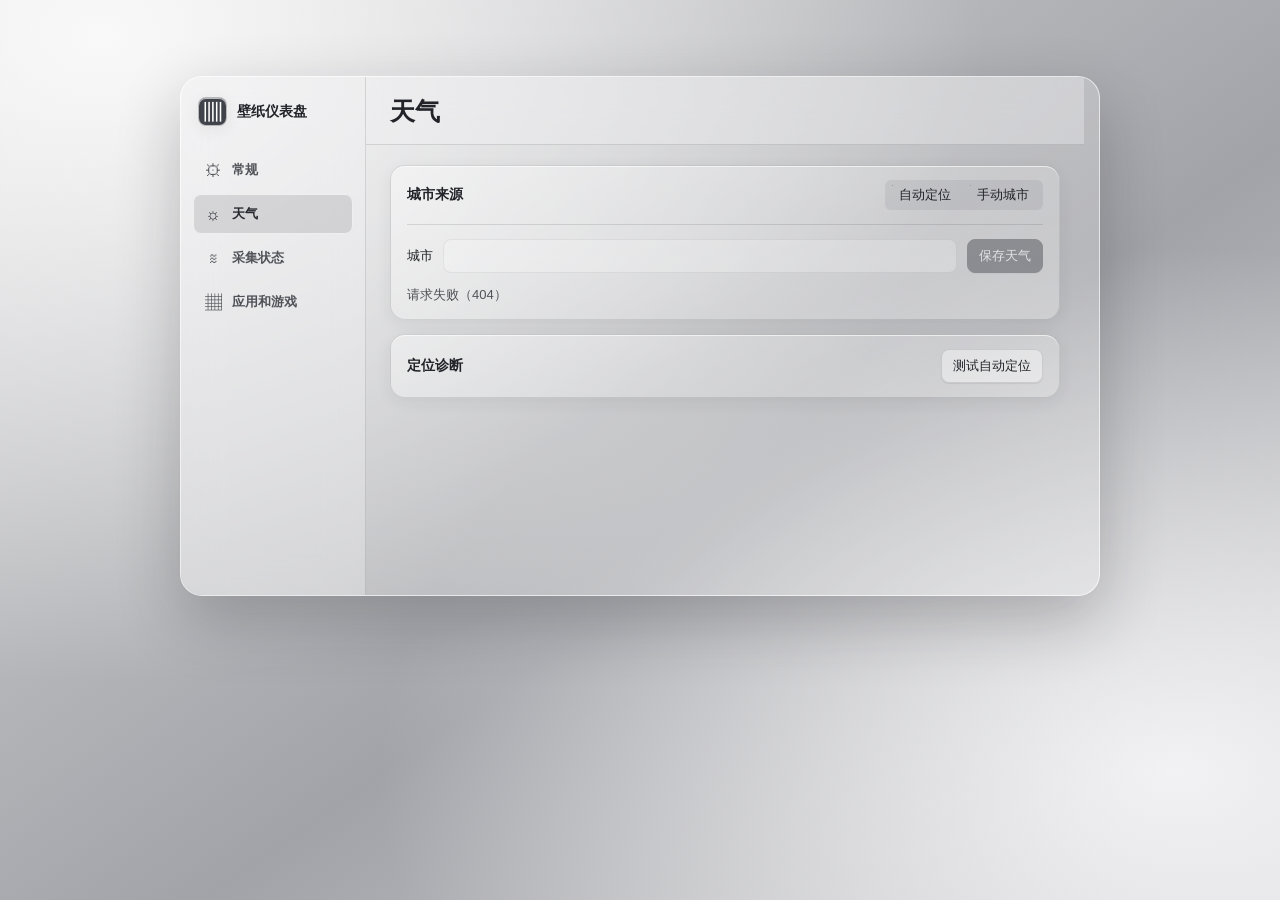
==== commit 0b57b55a: "feat(settings): configure panel networking and shutdown Show per-adapter rates and select the adapte" ====
--- a/ui/shortcut-settings.html
+++ b/ui/shortcut-settings.html
@@ -36,9 +36,9 @@
 }
 * { box-sizing: border-box; }
 [hidden] { display: none !important; }
-body { margin: 0; min-height: 100vh; padding: clamp(18px, 6vw, 76px) 20px; background: var(--wallpaper) fixed; }
-.shell { display: grid; grid-template-columns: 185px minmax(0, 1fr); width: min(100%, 920px); min-height: min(590px, calc(100vh - 40px)); margin: auto; border: 1px solid var(--rim); border-radius: 22px; overflow: hidden; background: var(--canvas); box-shadow: 0 24px 64px #1515193d; }
-.sidebar { background: var(--sidebar); border-right: 1px solid var(--line); padding: 20px 12px; backdrop-filter: blur(20px); }
+body { --outer-padding: clamp(18px, 6vw, 76px); margin: 0; min-height: 100vh; padding: var(--outer-padding) 20px; background: var(--wallpaper) fixed; }
+.shell { display: grid; grid-template-columns: 185px minmax(0, 1fr); grid-template-rows: minmax(0, 1fr); width: min(100%, 920px); height: min(520px, calc(100dvh - 2 * var(--outer-padding))); margin: auto; border: 1px solid var(--rim); border-radius: 22px; overflow: hidden; background: var(--canvas); box-shadow: 0 24px 64px #1515193d; }
+.sidebar { overflow: auto; background: var(--sidebar); border-right: 1px solid var(--line); padding: 20px 12px; backdrop-filter: blur(20px); }
 .brand { display: flex; align-items: center; gap: 10px; margin: 0 5px 24px; color: inherit; font-size: 14px; font-weight: 700; white-space: nowrap; }
 .brand-mark { display: grid; place-items: center; flex: 0 0 29px; height: 29px; border: 1px solid var(--rim); border-radius: 8px; color: var(--accent-ink); background: var(--accent); box-shadow: var(--shadow); font-size: 19px; }
 nav { display: grid; gap: 4px; }
@@ -46,12 +46,13 @@
 nav a:hover { background: var(--hover); }
 nav a[aria-current="page"] { color: var(--accent-text); background: var(--accent-soft); box-shadow: inset 0 0 0 1px var(--rim); }
 .nav-icon { display: grid; place-items: center; flex: 0 0 22px; height: 22px; font: 17px/1 "Segoe UI Symbol", sans-serif; }
-main { min-width: 0; }
+main { min-width: 0; min-height: 0; overflow: auto; scrollbar-gutter: stable; }
 h1, h2, p { margin: 0; }
 h1 { font-size: 25px; font-weight: 700; line-height: 1.2; }
 h2 { font-size: 14px; font-weight: 650; }
 p, .count { color: var(--muted); }
 .page-heading { display: flex; align-items: center; min-height: 68px; padding: 15px 24px; border-bottom: 1px solid var(--line); background: var(--sidebar); backdrop-filter: blur(22px); }
+main > section > .page-heading { position: sticky; top: 0; z-index: 1; }
 .panel-body { padding: 20px 24px 24px; }
 .section-heading, .toolbar, .actions { display: flex; align-items: center; flex-wrap: wrap; gap: 10px; }
 .section-heading { justify-content: space-between; }
@@ -59,6 +60,8 @@
 .card + .card { margin-top: 14px; }
 .toolbar > input { flex: 1; min-width: 0; }
 button, select, input:not([type="radio"], [type="checkbox"]) { min-height: 34px; font: inherit; color: inherit; border: 1px solid var(--line); background: var(--control); padding: 5px 11px; border-radius: 8px; }
+select { color-scheme: light; }
+select option { color: var(--accent-text); background-color: var(--surface); }
 button { cursor: pointer; box-shadow: 0 1px 1px #15162114; }
 button:disabled { opacity: .45; cursor: default; }
 button:hover:not(:disabled) { background: var(--accent-soft); }
@@ -74,11 +77,16 @@
 input:disabled { opacity: .54; }
 .setting-row { display: flex; align-items: center; justify-content: space-between; gap: 16px; }
 .setting-row p { margin-top: 3px; }
-#startup-enabled { appearance: none; display: block; flex: 0 0 39px; width: 39px; height: 23px; margin: 0; padding: 3px; border: 0; border-radius: 999px; background: var(--muted); cursor: pointer; }
-#startup-enabled::before { content: ""; display: block; width: 17px; height: 17px; border-radius: 50%; background: white; }
-#startup-enabled:checked { background: var(--accent); }
-#startup-enabled:checked::before { transform: translateX(16px); }
-#startup-enabled:disabled { cursor: default; }
+.update-actions { justify-content: flex-end; }
+.update-download { display: inline-flex; align-items: center; min-height: 34px; padding: 5px 11px; border-radius: 8px; color: var(--accent-ink); background: var(--accent); text-decoration: none; white-space: nowrap; }
+.update-download:hover { background: var(--accent-hover); }
+#update-status { margin-top: 8px; }
+@media (max-width: 480px) { .update-row { flex-wrap: wrap; } .update-actions { justify-content: flex-start; } }
+.setting-switch { appearance: none; display: block; flex: 0 0 39px; width: 39px; height: 23px; margin: 0; padding: 3px; border: 0; border-radius: 999px; background: var(--muted); cursor: pointer; }
+.setting-switch::before { content: ""; display: block; width: 17px; height: 17px; border-radius: 50%; background: white; }
+.setting-switch:checked { background: var(--accent); }
+.setting-switch:checked::before { background: var(--accent-ink); transform: translateX(16px); }
+.setting-switch:disabled { cursor: default; }
 .weather-mode { min-width: 0; margin: 0; }
 #weather-form .toolbar { margin-top: 14px; padding-top: 14px; border-top: 1px solid var(--line); }
 #weather-result, #weather-status { margin-top: 12px; }
@@ -91,14 +99,20 @@
 .readings { display: grid; grid-template-columns: minmax(0, 1fr) auto; gap: 4px 16px; margin: 5px 0 14px; }
 .readings dt { color: var(--muted); overflow-wrap: anywhere; }
 .readings dd { margin: 0; text-align: right; font-variant-numeric: tabular-nums; }
-.rows { margin-top: 14px; display: grid; grid-template-columns: repeat(2, minmax(0, 1fr)); gap: 14px; }
-.rows .card { margin: 0; }
-.rows p, #status { margin-top: 10px; }
+.shortcut-lanes .card > p, #status { margin-top: 10px; }
 .overview { display: grid; grid-template-columns: repeat(3,minmax(0,1fr)); gap: 12px; }
 .overview > .metric-card { min-width: 0; margin: 0; backdrop-filter: blur(16px); }
 .metric-group { display: grid; grid-template-columns: repeat(2, minmax(0, 1fr)); gap: 12px; margin-top: 12px; }
 .metric-group > .card { margin: 0; }
 .metric-group > .card:last-child { grid-column: 1 / -1; }
+.network-card { margin-top: 12px; min-width: 0; }
+.network-card select { max-width: 100%; }
+#network-status { margin-top: 6px; }
+.network-table { width: 100%; margin-top: 8px; border-collapse: collapse; table-layout: fixed; font-variant-numeric: tabular-nums; }
+.network-table th, .network-table td { padding: 4px 0; border-top: 1px solid var(--line); text-align: right; }
+.network-table th:first-child { width: 50%; padding-right: 8px; text-align: left; overflow-wrap: anywhere; }
+.network-table th { color: var(--muted); font-weight: 500; }
+.network-table td { white-space: nowrap; }
 .metric-heading { display: flex; align-items: baseline; justify-content: space-between; gap: 6px; }
 .metric-value { display: block; font-size: 22px; line-height: 1.2; font-weight: 680; font-variant-numeric: tabular-nums; white-space: nowrap; }
 .metric-value:empty { display: none; }
@@ -116,9 +130,7 @@
 .disk-usage ul { display: flex; flex-wrap: wrap; gap: 4px; margin: 4px 0 0; padding: 0; list-style: none; }
 .disk-usage li { padding: 2px 5px; border: 0; border-radius: 5px; background: var(--hover); font-size: 11px; font-variant-numeric: tabular-nums; white-space: nowrap; }
 .disk-usage p { margin-top: 4px; font-size: 12px; }
-.shortcut-lanes { margin-top: 0; }
-.shortcut-lanes ol { margin-top: 9px; }
-.shortcut-lanes ol { padding: 0; list-style: none; }
+.shortcut-lanes ol { margin-top: 9px; padding: 0; list-style: none; }
 .shortcut-entry { display: grid; grid-template-columns: 32px minmax(0, 1fr) auto; align-items: center; gap: 8px; min-height: 48px; }
 .shortcut-entry img { width: 32px; height: 32px; margin: 0; object-fit: contain; }
 .shortcut-entry > span { overflow-wrap: anywhere; }
@@ -133,7 +145,8 @@
 .recent-apps { margin-top: 12px; padding-top: 10px; border-top: 1px solid var(--line); }
 .recent-apps p { margin-top: 6px; }
 .recent-apps ul { display: flex; flex-wrap: wrap; gap: 6px; margin: 8px 0 0; padding: 0; list-style: none; }
-.recent-apps li { max-width: 100%; padding: 3px 8px; border: 1px solid var(--line); border-radius: 7px; background: var(--control); overflow-wrap: anywhere; }
+.recent-apps li { display: grid; place-items: center; width: 32px; height: 32px; padding: 0; border: 1px solid var(--line); border-radius: 7px; background: var(--control); color: var(--muted); font-size: 11px; }
+.recent-apps li img { width: 20px; height: 20px; margin: 0; border-radius: 0; object-fit: contain; }
 .picker-count { margin-top: 9px; font-size: 12px; }
 .lane-empty p { margin: 0; }
 dialog { width: min(520px, calc(100% - 28px)); max-height: calc(100% - 26px); padding: 0; color: inherit; background: var(--surface); border: 1px solid var(--line); border-radius: 11px; box-shadow: 0 15px 45px #0005; }
@@ -150,20 +163,19 @@
 .count { font-size: 12px; font-weight: 400; }
 @media (max-width: 650px) {
   body { padding: 0; }
-  .shell { grid-template-columns: 1fr; }
-  .shell { border: 0; border-radius: 0; box-shadow: none; min-height: 100vh; align-content: start; }
+  .shell { grid-template-columns: 1fr; grid-template-rows: auto minmax(0, 1fr); height: 100dvh; border: 0; border-radius: 0; box-shadow: none; }
   .sidebar { padding: 9px 12px; border-right: 0; border-bottom: 1px solid var(--line); }
   .brand { margin: 0 0 5px; }
   nav { display: flex; flex-wrap: wrap; }
   .page-heading, .panel-body { padding-inline: 14px; }
   .page-heading { min-height: 58px; }
   h1 { font-size: 21px; }
-  .rows { grid-template-columns: 1fr; }
 }
 @media (max-width: 760px) { .overview { grid-template-columns: repeat(2,minmax(0,1fr)); } }
 @media (max-width: 420px) { .overview, .metric-group { grid-template-columns: 1fr; } }
 @media (max-width: 360px) { .setting-row { flex-wrap: wrap; } }
 @media (prefers-color-scheme: dark) {
+  select { color-scheme: dark; }
   :root {
     color: #f4f4f5;
     background: #232427;
@@ -193,12 +205,7 @@
   }
 }
 .desktop-window body { padding: 0; }
-.desktop-window .shell { width: 100%; height: 100vh; min-height: 0; border: 0; border-radius: 0; box-shadow: none; }
-.desktop-window main { overflow: auto; }
-.desktop-window .page-heading { position: sticky; top: 0; z-index: 1; }
-@media (max-width: 650px) {
-  .desktop-window .shell { grid-template-rows: auto minmax(0, 1fr); align-content: stretch; }
-}
+.desktop-window .shell { width: 100%; height: 100dvh; border: 0; border-radius: 0; box-shadow: none; }
 </style>
 <div class="shell">
 <aside class="sidebar">
@@ -216,8 +223,24 @@
   <div class="panel-body"><div class="card setting-row">
     <div><h2><label for="startup-enabled">登录 Windows 时启动采集器</label></h2>
     <p id="startup-status" role="status">正在读取自启设置…</p></div>
-    <input id="startup-enabled" type="checkbox" role="switch" aria-describedby="startup-status" disabled>
-  </div></div>
+    <input class="setting-switch" id="startup-enabled" type="checkbox" role="switch" aria-describedby="startup-status" disabled>
+  </div>
+  <div class="card setting-row">
+    <div><h2><label for="close-on-exit">退出采集器时关闭面板和设置窗口</label></h2>
+    <p id="exit-status" role="status">取消勾选后，退出采集器仍会保留这两个窗口。</p></div>
+    <input class="setting-switch" id="close-on-exit" type="checkbox" role="switch" aria-describedby="exit-status" checked disabled>
+  </div>
+  <section class="card">
+    <div class="setting-row update-row">
+      <div><h2>版本与更新</h2><p id="current-version">正在读取版本…</p></div>
+      <div class="actions update-actions">
+        <button id="check-update" type="button">检查更新</button>
+        <a class="update-download" id="download-update" target="_blank" rel="noopener noreferrer" hidden>下载更新</a>
+      </div>
+    </div>
+    <p id="update-status" role="status" hidden></p>
+  </section>
+  </div>
 </section>
 <section id="weather">
   <header class="page-heading"><h1>天气</h1></header>
@@ -242,14 +265,22 @@
   <div class="panel-body">
     <p class="collection-notice" id="collection-notice" role="status" hidden></p>
     <div class="overview" id="overview" role="group" aria-label="实时使用率"></div>
+    <section class="card network-card">
+      <div class="section-heading">
+        <h2>网络</h2>
+        <div class="actions"><label for="panel-network">副屏显示网卡</label><select id="panel-network" disabled><option value="">自动选择</option></select></div>
+      </div>
+      <p id="network-status" role="status" hidden></p>
+      <div id="network-readings"></div>
+    </section>
     <div class="metric-group" id="collection-details" role="group" aria-label="游戏、风扇和设备"></div>
   </div>
 </section>
 <section id="shortcuts">
   <header class="page-heading section-heading"><h1>应用和游戏</h1><button class="primary" id="save" disabled>保存布局</button></header>
   <div class="panel-body">
-  <div class="rows shortcut-lanes">
-    <section class="card"><div class="section-heading"><h2>应用栏 <span class="count" id="apps-count"></span></h2><button id="choose-apps" disabled>固定应用</button></div><ol id="apps"></ol><div class="lane-empty" id="apps-empty"><p>没有固定应用</p></div><div class="recent-apps"><h2 id="recent-app-heading">最近启动</h2><ul id="recent-app-list" aria-labelledby="recent-app-heading" hidden></ul><p id="recent-app-empty">暂无记录</p></div></section>
+  <div class="shortcut-lanes">
+    <section class="card"><div class="section-heading"><h2>应用栏 <span class="count" id="apps-count"></span></h2><button id="choose-apps" disabled>固定应用</button></div><ol id="apps"></ol><div class="lane-empty" id="apps-empty"><p>没有固定应用</p></div><div class="recent-apps"><h2 id="recent-app-heading">最近使用</h2><ul id="recent-app-list" aria-labelledby="recent-app-heading" hidden></ul><p id="recent-app-empty">暂无记录</p></div></section>
     <section class="card"><div class="section-heading"><h2>游戏栏 <span class="count" id="games-count"></span></h2><button id="choose-games" disabled>固定游戏</button></div><ol id="games"></ol><div class="lane-empty" id="games-empty"><p>没有固定游戏</p></div><p>空位显示最近玩的 Steam 游戏</p></section>
   </div>
   <p id="status" role="status">正在读取快捷方式…</p>
@@ -280,6 +311,7 @@
     if (panel === selected) link.setAttribute("aria-current", "page");
     else link.removeAttribute("aria-current");
   }
+  document.querySelector("main").scrollTop = 0;
 }
 window.addEventListener("hashchange", showPanel);
 showPanel();
@@ -289,6 +321,37 @@
   if (!response.ok || !body) throw new Error(body?.error || `请求失败（${response.status}）`);
   return body;
 }
+
+const showCurrentVersion = ({version, development}) => {
+  $("current-version").textContent = `当前版本 ${version}${development ? "（开发构建）" : ""}`;
+};
+jsonRequest("/settings/update").then(showCurrentVersion).catch(() => {
+  $("current-version").textContent = "暂时无法读取当前版本";
+});
+$("check-update").onclick = async () => {
+  const button = $("check-update");
+  const status = $("update-status");
+  const download = $("download-update");
+  button.disabled = true;
+  download.hidden = true;
+  download.removeAttribute("href");
+  status.hidden = false;
+  status.textContent = "正在检查更新…";
+  try {
+    const result = await jsonRequest("/settings/update", {method:"POST"});
+    if (result.state === "available") {
+      download.href = result.url;
+      download.hidden = false;
+      status.textContent = `发现新版本 ${result.version}`;
+    } else {
+      status.textContent = result.state === "up_to_date" ? "已是最新版本" : "当前渠道暂无发布";
+    }
+  } catch {
+    status.textContent = "暂时无法检查更新，请重试";
+  } finally {
+    button.disabled = false;
+  }
+};
 
 const showStartup = enabled => {
   $("startup-enabled").checked = enabled;
@@ -309,6 +372,30 @@
     control.checked = !enabled;
     $("startup-status").textContent = error.message;
   } finally { control.disabled = false; }
+};
+
+const closeOnExit = $("close-on-exit");
+const exitStatus = $("exit-status");
+const exitHint = exitStatus.textContent;
+jsonRequest("/settings/exit").then(({close_windows}) => {
+  closeOnExit.checked = close_windows;
+  closeOnExit.disabled = false;
+}).catch(() => { exitStatus.textContent = "暂时无法读取退出设置"; });
+closeOnExit.onchange = async () => {
+  const enabled = closeOnExit.checked;
+  closeOnExit.disabled = true;
+  try {
+    const {close_windows} = await jsonRequest("/settings/exit", {
+      method:"POST",
+      headers:{"Content-Type":"application/json"},
+      body:JSON.stringify({close_windows:enabled}),
+    });
+    closeOnExit.checked = close_windows;
+    exitStatus.textContent = exitHint;
+  } catch (error) {
+    closeOnExit.checked = !enabled;
+    exitStatus.textContent = error.message;
+  } finally { closeOnExit.disabled = false; }
 };
 
 const showWeather = data => {
@@ -365,6 +452,91 @@
 }
 function metricText(sensor, digits = 0) {
   return sensor ? `${sensor.value.toLocaleString(undefined, {maximumFractionDigits:digits})}${sensor.unit === "%" ? "" : " "}${sensor.unit}`.trim() : "—";
+}
+function networkRate(sensor) {
+  if (!sensor) return "—";
+  const rate = sensor.value;
+  if (rate < 1024) return `${Math.round(rate)} B/s`;
+  if (rate < 1024 ** 2) return `${(rate / 1024).toFixed(1)} KiB/s`;
+  return `${(rate / 1024 ** 2).toFixed(1)} MiB/s`;
+}
+
+const networkSelect = $("panel-network");
+let selectedNetwork = "";
+let networkOptions;
+let savingNetwork = false;
+let networkSettingsAvailable = false;
+
+networkSelect.onchange = async () => {
+  const value = networkSelect.value;
+  const status = $("network-status");
+  status.hidden = true;
+  savingNetwork = true;
+  networkSelect.disabled = true;
+  try {
+    const result = await jsonRequest("/settings/network", {
+      method:"POST", headers:{"Content-Type":"application/json"},
+      body:JSON.stringify({interface:value || null}),
+    });
+    selectedNetwork = result.interface ?? "";
+  } catch (error) {
+    networkSelect.value = selectedNetwork;
+    status.textContent = error.message;
+    status.hidden = false;
+  } finally {
+    savingNetwork = false;
+    networkSelect.disabled = !networkSettingsAvailable;
+  }
+};
+
+function renderNetwork(devices, preference) {
+  networkSettingsAvailable = preference !== undefined;
+  if (!savingNetwork) {
+    if (networkSettingsAvailable) selectedNetwork = preference ?? "";
+    const options = devices.filter(device => device.id !== "network:system")
+      .sort((a, b) => a.name.localeCompare(b.name))
+      .map(({id, name}) => [id, name]);
+    if (selectedNetwork && !options.some(([id]) => id === selectedNetwork)) {
+      options.push([selectedNetwork, `${selectedNetwork.slice("network:".length)}（不可用）`]);
+    }
+    const signature = JSON.stringify(options);
+    if (signature !== networkOptions) {
+      networkOptions = signature;
+      networkSelect.replaceChildren(new Option("自动选择", ""), ...options.map(([id, name]) => new Option(name, id)));
+    }
+    if (networkSelect.value !== selectedNetwork) networkSelect.value = selectedNetwork;
+  }
+  networkSelect.disabled = savingNetwork || !networkSettingsAvailable;
+
+  const readings = $("network-readings");
+  const rows = devices.map(device => ({
+    name: device.name,
+    download: metric(device, "receive_rate"),
+    upload: metric(device, "transmit_rate"),
+  })).filter(row => row.download || row.upload)
+    .sort((a, b) => a.name.localeCompare(b.name));
+  if (!rows.length) {
+    const empty = element("p", "暂无网络读数");
+    empty.className = "metric-label";
+    readings.replaceChildren(empty);
+    return;
+  }
+  const table = element("table", "");
+  table.className = "network-table";
+  table.setAttribute("aria-label", "各网卡的实时传输速率");
+  const heading = table.createTHead().insertRow();
+  for (const label of ["网卡", "下载", "上传"]) {
+    const column = element("th", label);
+    column.scope = "col";
+    heading.append(column);
+  }
+  const body = table.createTBody();
+  for (const {name, download, upload} of rows) {
+    const label = element("th", name);
+    label.scope = "row";
+    body.insertRow().append(label, element("td", networkRate(download)), element("td", networkRate(upload)));
+  }
+  readings.replaceChildren(table);
 }
 function diskUsage(volumes) {
   const section = element("section", "");
@@ -430,7 +602,7 @@
   }
   return card;
 }
-function renderOverview(backends = []) {
+function renderOverview(backends = [], networkPreference) {
   const source = id => backends.find(item => item.source === id);
   const devices = (id, kind) => {
     const backend = source(id);
@@ -458,6 +630,7 @@
   const cpuUsage = metric(cpu, "usage");
   const gpuUsage = metric(gpu, "usage");
   const memoryUsage = metric(devices("windows", "memory")[0], "usage");
+  renderNetwork(devices("windows", "network"), networkPreference);
   const memoryCard = overviewCard("内存", memoryUsage ? "使用率" : "暂无内存读数", metricText(memoryUsage), [], memoryUsage ?? null);
   memoryCard.append(diskUsage(devices("windows", "volume")));
   $("overview").replaceChildren(
@@ -483,7 +656,7 @@
   try {
     if ($("collection").hidden || document.hidden) return;
     const snapshot = await jsonRequest("/snapshots");
-    renderOverview(snapshot.backends);
+    renderOverview(snapshot.backends, snapshot.network_interface ?? null);
     const denied = snapshot.backends.filter(source => source.status === "permission_denied");
     const names = denied.map(source => sourceNames[source.source] || source.source).join("、");
     updateCollectionStatus("connected", "已连接", names ? `${names}权限不足，请以管理员身份启动托盘采集器。` : "");
@@ -505,15 +678,63 @@
 let saving = false;
 let pickerRow;
 let dirty = false;
+const recentIcons = new Map();
+let recentSignature;
+let loadingRecentIcons = false;
+
+async function loadRecentIcons() {
+  if (loadingRecentIcons || $("shortcuts").hidden || document.hidden) return;
+  loadingRecentIcons = true;
+  try {
+    for (const [id, tile] of [...recentIcons]) {
+      if ($("shortcuts").hidden || document.hidden) break;
+      if (recentIcons.get(id) !== tile || !tile.dataset.pending) continue;
+      try {
+        const response = await fetch(`/shortcuts/icon/${id}`, {
+          signal: AbortSignal.timeout(8000),
+        });
+        if (response.status === 429) break;
+        if (response.ok) {
+          const image = document.createElement("img");
+          const url = URL.createObjectURL(await response.blob());
+          image.alt = tile.title;
+          image.onload = () => { URL.revokeObjectURL(url); tile.replaceChildren(image); };
+          image.onerror = () => URL.revokeObjectURL(url);
+          image.src = url;
+        }
+      } catch { /* Keep the app's initials when its icon cannot be loaded. */ }
+      delete tile.dataset.pending;
+    }
+  } finally {
+    loadingRecentIcons = false;
+  }
+}
+
 function showRecentApps(ids) {
   const pinned = new Set(layout.apps.map(item => item.id));
-  const names = ids.filter(id => !pinned.has(id)).map(id => catalog.get(id)?.name).filter(Boolean);
+  const apps = ids.filter(id => !pinned.has(id)).map(id => catalog.get(id)).filter(Boolean);
   const list = $("recent-app-list");
   const empty = $("recent-app-empty");
-  list.replaceChildren(...names.map(name => element("li", name)));
-  list.hidden = names.length === 0;
-  empty.hidden = names.length > 0;
+  const signature = JSON.stringify(apps.map(app => app.id));
+  if (signature !== recentSignature) {
+    recentSignature = signature;
+    const previous = new Map(recentIcons);
+    recentIcons.clear();
+    list.replaceChildren(...apps.map(({id, name}) => {
+      const tile = previous.get(id) || element("li", Array.from(name.trim()).slice(0, 2).join("").toUpperCase());
+      if (!previous.has(id)) {
+        tile.title = name;
+        tile.setAttribute("aria-label", name);
+        tile.dataset.pending = "true";
+      }
+      recentIcons.set(id, tile);
+      return tile;
+    }));
+  }
+  list.hidden = apps.length === 0;
+  empty.hidden = apps.length > 0;
   empty.textContent = "暂无可补位的应用";
+  loadRecentIcons();
 }
 async function refreshRecentApps() {
   try {
